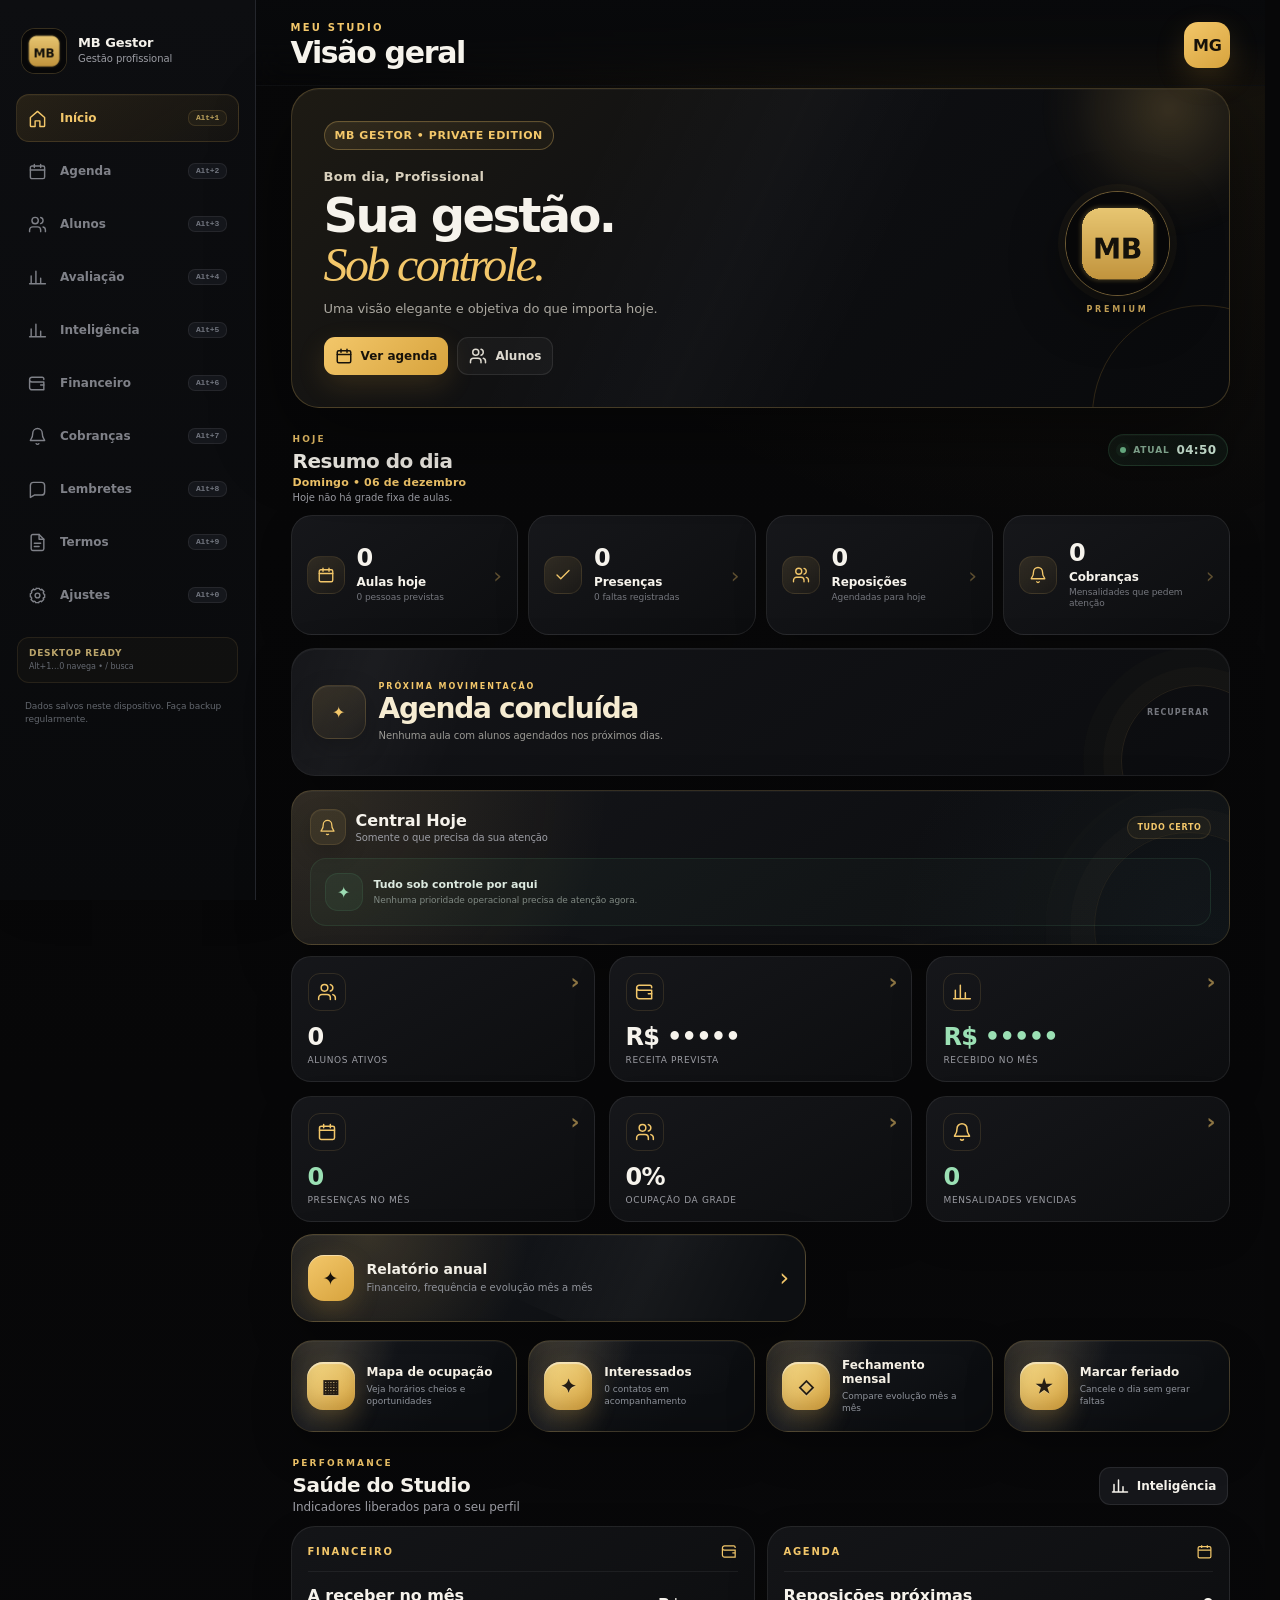
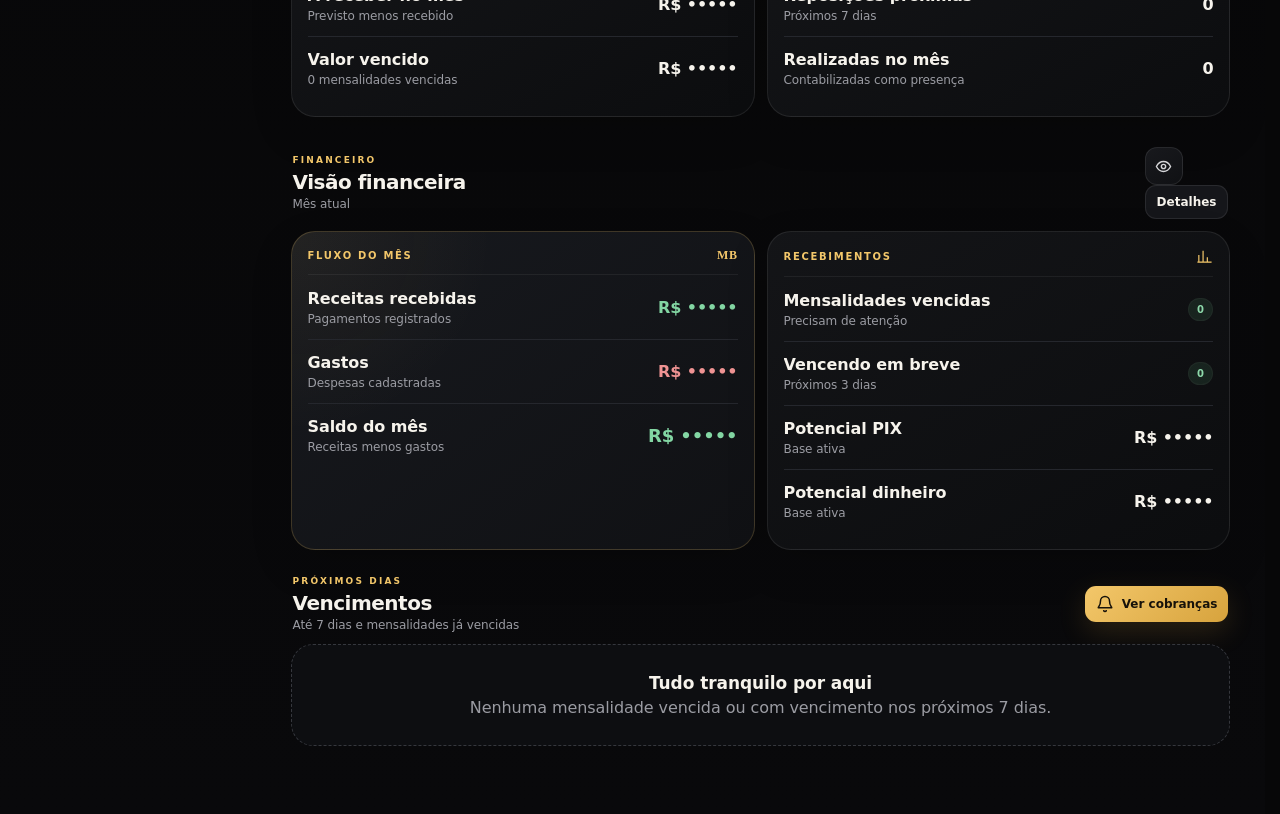
==== index.html @ b36677e6 "MB_Gestor_Luxury_Pro_V13.2.1_H" ====
<!doctype html>
<html lang="pt-BR">
<head>
  <!-- MB Gestor Luxury Pro V13.2.1 — Hotfix SuperDB • Governança Jurídica Compatível -->
  <meta charset="utf-8" />
  <meta name="viewport" content="width=device-width, initial-scale=1, viewport-fit=cover" />
  <meta name="theme-color" content="#070708" />
  <meta name="color-scheme" content="dark" />
  <meta name="application-name" content="MB Gestor" />
  <meta name="referrer" content="no-referrer" />
  <meta http-equiv="Content-Security-Policy" content="default-src 'self'; script-src 'self'; style-src 'self' 'unsafe-inline'; connect-src https://auth.superdb.com.br https://api.superdb.com.br; img-src 'self' data: blob:; font-src 'self' data:; object-src 'none'; base-uri 'none'; form-action 'self'; frame-src 'self' blob: data:; worker-src 'self'; manifest-src 'self'; upgrade-insecure-requests" />
  <meta name="apple-mobile-web-app-capable" content="yes" />
  <meta name="apple-mobile-web-app-status-bar-style" content="black-translucent" />
  <meta name="apple-mobile-web-app-title" content="MB Gestor" />
  <meta name="description" content="Gestão profissional para personal trainers, studios e pequenos centros de treinamento" />
  <link rel="manifest" href="manifest.webmanifest" />
  <link rel="apple-touch-icon" href="assets/apple-touch-icon.png" />
  <link rel="icon" href="assets/icon-192.png" />
  <link rel="stylesheet" href="styles.css?v=13.2.1" />
  <title>MB Gestor Luxury Pro V13.2.1</title>
</head>
<body>
  <svg aria-hidden="true" class="svg-sprite" width="0" height="0">
    <symbol id="i-home" viewBox="0 0 24 24"><path d="M3 10.8 12 3l9 7.8V21a1 1 0 0 1-1 1h-5v-7H9v7H4a1 1 0 0 1-1-1z"/></symbol>
    <symbol id="i-users" viewBox="0 0 24 24"><path d="M16 21v-2a4 4 0 0 0-4-4H6a4 4 0 0 0-4 4v2"/><circle cx="9" cy="7" r="4"/><path d="M22 21v-2a4 4 0 0 0-3-3.87M16 3.13a4 4 0 0 1 0 7.75"/></symbol>
    <symbol id="i-wallet" viewBox="0 0 24 24"><path d="M20 7V6a2 2 0 0 0-2-2H5a3 3 0 0 0 0 6h15v10H5a3 3 0 0 1-3-3V7"/><path d="M16 14h4"/></symbol>
    <symbol id="i-bell" viewBox="0 0 24 24"><path d="M18 8a6 6 0 0 0-12 0c0 7-3 7-3 9h18c0-2-3-2-3-9M13.7 21a2 2 0 0 1-3.4 0"/></symbol>
    <symbol id="i-file" viewBox="0 0 24 24"><path d="M14 2H6a2 2 0 0 0-2 2v16a2 2 0 0 0 2 2h12a2 2 0 0 0 2-2V8z"/><path d="M14 2v6h6M8 13h8M8 17h6"/></symbol>
    <symbol id="i-settings" viewBox="0 0 24 24"><circle cx="12" cy="12" r="3"/><path d="M19.4 15a1.7 1.7 0 0 0 .34 1.88l.06.06-2.83 2.83-.06-.06A1.7 1.7 0 0 0 15 19.4a1.7 1.7 0 0 0-1 .6 1.7 1.7 0 0 0-.4 1.1V21h-4v-.1A1.7 1.7 0 0 0 8.6 19.4a1.7 1.7 0 0 0-1.88.34l-.06.06-2.83-2.83.06-.06A1.7 1.7 0 0 0 4.6 15a1.7 1.7 0 0 0-.6-1 1.7 1.7 0 0 0-1.1-.4H3v-4h.1A1.7 1.7 0 0 0 4.6 8.6a1.7 1.7 0 0 0-.34-1.88l-.06-.06 2.83-2.83.06.06A1.7 1.7 0 0 0 9 4.6a1.7 1.7 0 0 0 1-.6 1.7 1.7 0 0 0 .4-1.1V3h4v.1A1.7 1.7 0 0 0 15.4 4.6a1.7 1.7 0 0 0 1.88-.34l.06-.06 2.83 2.83-.06.06A1.7 1.7 0 0 0 19.4 9c.1.37.32.7.6 1 .29.28.66.47 1.06.53H21v4h-.1A1.7 1.7 0 0 0 19.4 15z"/></symbol>
    <symbol id="i-plus" viewBox="0 0 24 24"><path d="M12 5v14M5 12h14"/></symbol>
    <symbol id="i-trash" viewBox="0 0 24 24"><path d="M3 6h18M8 6V4h8v2M19 6l-1 14H6L5 6M10 11v5M14 11v5"/></symbol>
    <symbol id="i-edit" viewBox="0 0 24 24"><path d="M12 20h9M16.5 3.5a2.1 2.1 0 0 1 3 3L8 18l-4 1 1-4z"/></symbol>
    <symbol id="i-search" viewBox="0 0 24 24"><circle cx="11" cy="11" r="7"/><path d="m20 20-3.5-3.5"/></symbol>
    <symbol id="i-message" viewBox="0 0 24 24"><path d="M21 15a4 4 0 0 1-4 4H8l-5 3V7a4 4 0 0 1 4-4h10a4 4 0 0 1 4 4z"/></symbol>
    <symbol id="i-check" viewBox="0 0 24 24"><path d="m20 6-11 11-5-5"/></symbol>
    <symbol id="i-download" viewBox="0 0 24 24"><path d="M12 3v12m0 0 5-5m-5 5-5-5M5 21h14"/></symbol>
    <symbol id="i-upload" viewBox="0 0 24 24"><path d="M12 15V3m0 0 5 5m-5-5-5 5M5 21h14"/></symbol>
    <symbol id="i-share" viewBox="0 0 24 24"><path d="M12 3v12m0-12 4 4m-4-4-4 4M5 12v7h14v-7"/></symbol>
    <symbol id="i-lock" viewBox="0 0 24 24"><path d="M7 11V8a5 5 0 0 1 10 0v3M5 11h14v10H5zM12 15v3"/></symbol>
    <symbol id="i-calendar" viewBox="0 0 24 24"><rect x="3" y="5" width="18" height="16" rx="2"/><path d="M16 3v4M8 3v4M3 10h18"/></symbol>
    <symbol id="i-chart" viewBox="0 0 24 24"><path d="M4 20V10M10 20V4M16 20v-7M22 20H2"/></symbol>
    <symbol id="i-receipt" viewBox="0 0 24 24"><path d="M6 2h12v20l-3-2-3 2-3-2-3 2zM9 7h6M9 11h6M9 15h4"/></symbol>
    <symbol id="i-eye" viewBox="0 0 24 24"><path d="M2 12s3.5-7 10-7 10 7 10 7-3.5 7-10 7S2 12 2 12z"/><circle cx="12" cy="12" r="3"/></symbol>
    <symbol id="i-eye-off" viewBox="0 0 24 24"><path d="M3 3l18 18M10.6 10.6a2 2 0 0 0 2.8 2.8M9.9 4.2A10.8 10.8 0 0 1 12 4c6.5 0 10 8 10 8a17 17 0 0 1-2.2 3.2M6.6 6.6C3.7 8.5 2 12 2 12s3.5 8 10 8a10 10 0 0 0 4.1-.9"/></symbol>
    <symbol id="i-more" viewBox="0 0 24 24"><circle cx="12" cy="5" r="1.6"/><circle cx="12" cy="12" r="1.6"/><circle cx="12" cy="19" r="1.6"/></symbol>
    <symbol id="i-x" viewBox="0 0 24 24"><path d="M18 6 6 18M6 6l12 12"/></symbol>
    <symbol id="i-body" viewBox="0 0 24 24"><circle cx="12" cy="4.5" r="2.2"/><path d="M8.6 8.2c.8-1.1 2-1.7 3.4-1.7s2.6.6 3.4 1.7l1.4 3.1-2.1 1.1-.7-1.5V21h-2v-6h-1.9v6h-2V10.9l-.8 1.5-2-1.1z"/><path d="M7.9 13.2 6.8 18M16.1 13.2l1.1 4.8"/></symbol>
  </svg>

  <div id="appShell" class="app-shell">
    <aside class="sidebar">
      <div class="brand-mini">
        <span id="brandMiniLogoFrame" class="brand-mini-logo-frame brand-fitted-media"><img id="brandMiniLogo" src="assets/icon-192.png" alt="Logo do studio" /></span>
        <div><strong id="appBrandName">MB Gestor</strong><span>Gestão profissional</span></div>
      </div>
      <nav id="desktopNav" class="desktop-nav"></nav>
      <button id="installBtnSide" class="install-side hidden" type="button">Instalar aplicativo</button>
      <div class="desktop-productivity-note"><strong>Desktop Ready</strong><span>Alt+1…0 navega • / busca</span></div>
      <div class="privacy-note">Dados salvos neste dispositivo. Faça backup regularmente.</div>
    </aside>

    <main class="main">
      <header class="topbar">
        <div>
          <p class="eyebrow" id="studioBrandName">Meu Studio</p>
          <h1 id="pageTitle">Visão geral</h1>
        </div>
        <div class="top-actions">
          <button id="installBtnTop" class="icon-btn hidden" type="button" aria-label="Instalar aplicativo"><svg><use href="#i-download"/></svg></button>
          <button class="avatar-btn" id="brandAvatar" type="button" data-nav="settings">MB</button>
        </div>
      </header>
      <section id="view" class="view" aria-live="polite"></section>
    </main>

    <nav id="mobileNav" class="mobile-nav"></nav>
  </div>

  <div id="modalRoot"></div>
  <div id="toastRoot" class="toast-root" aria-live="polite"></div>

  <script src="app.js?v=13.2.1"></script>
</body>
</html>
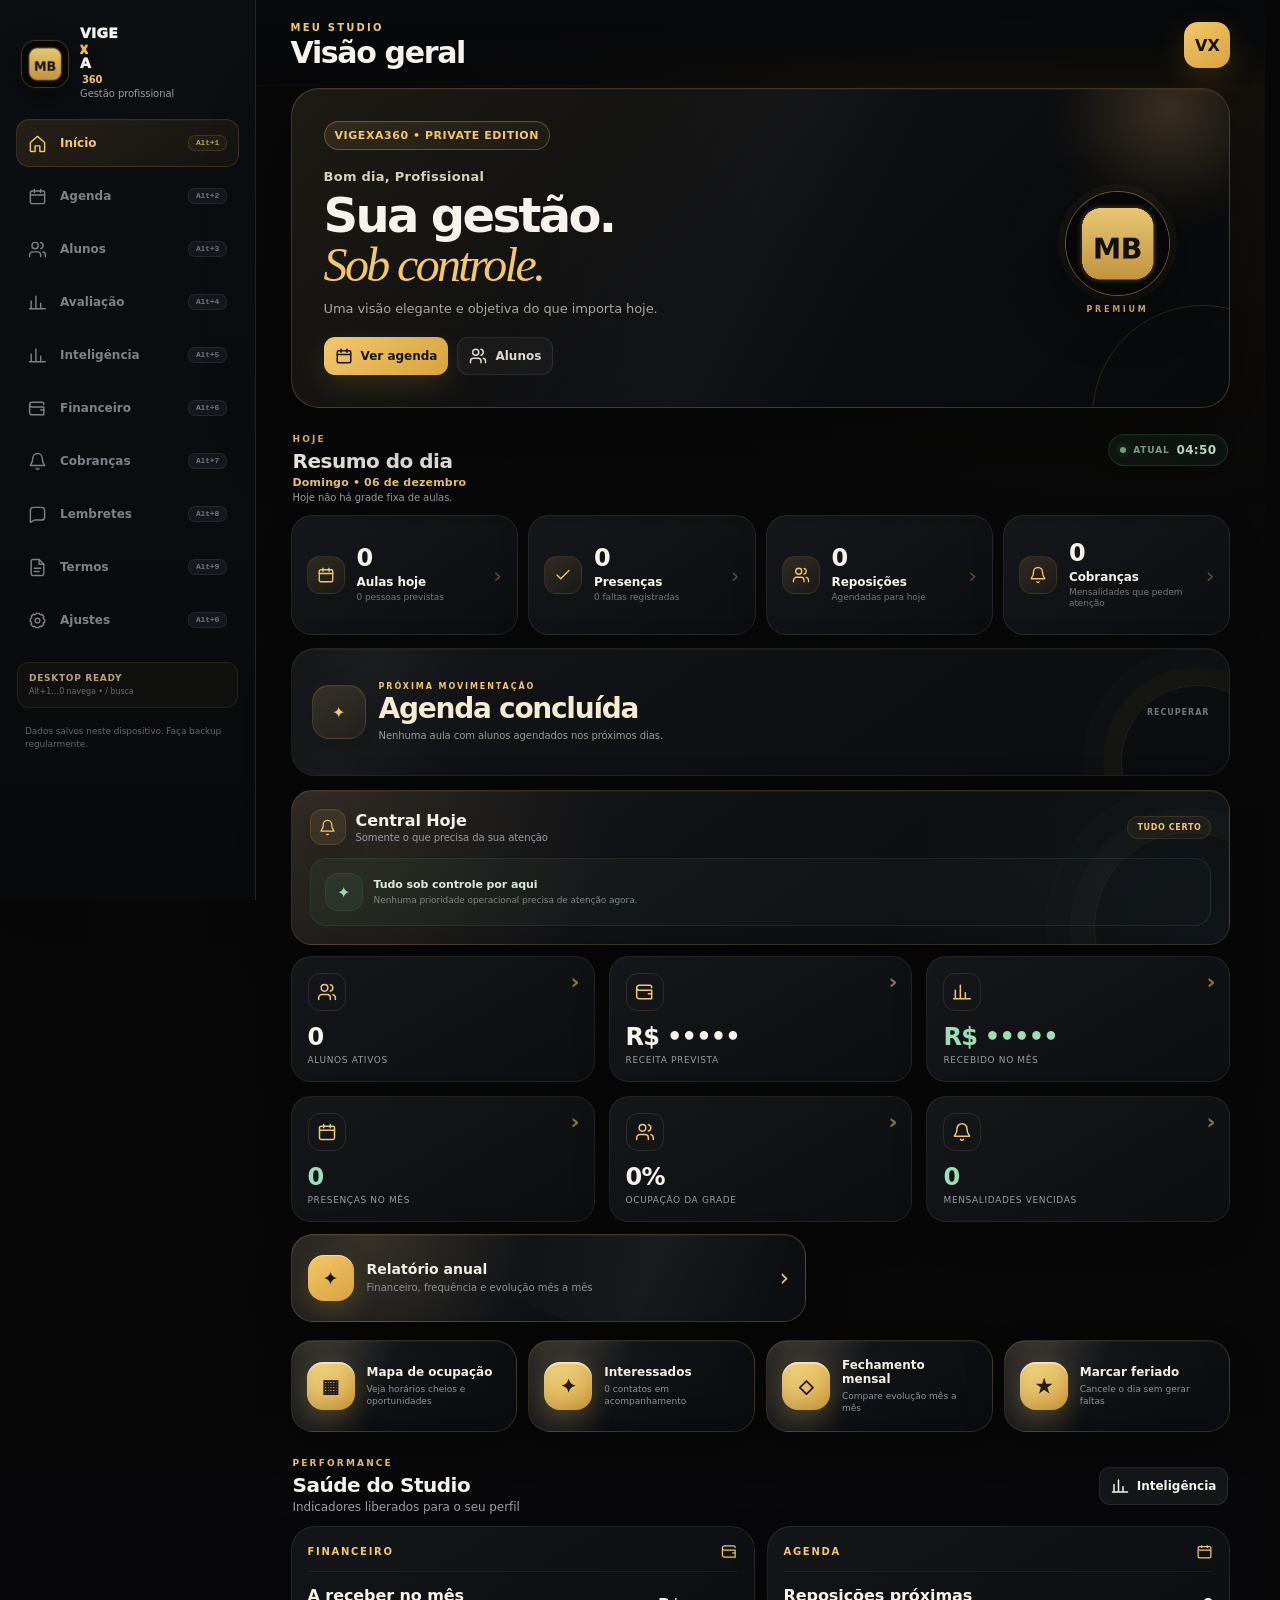
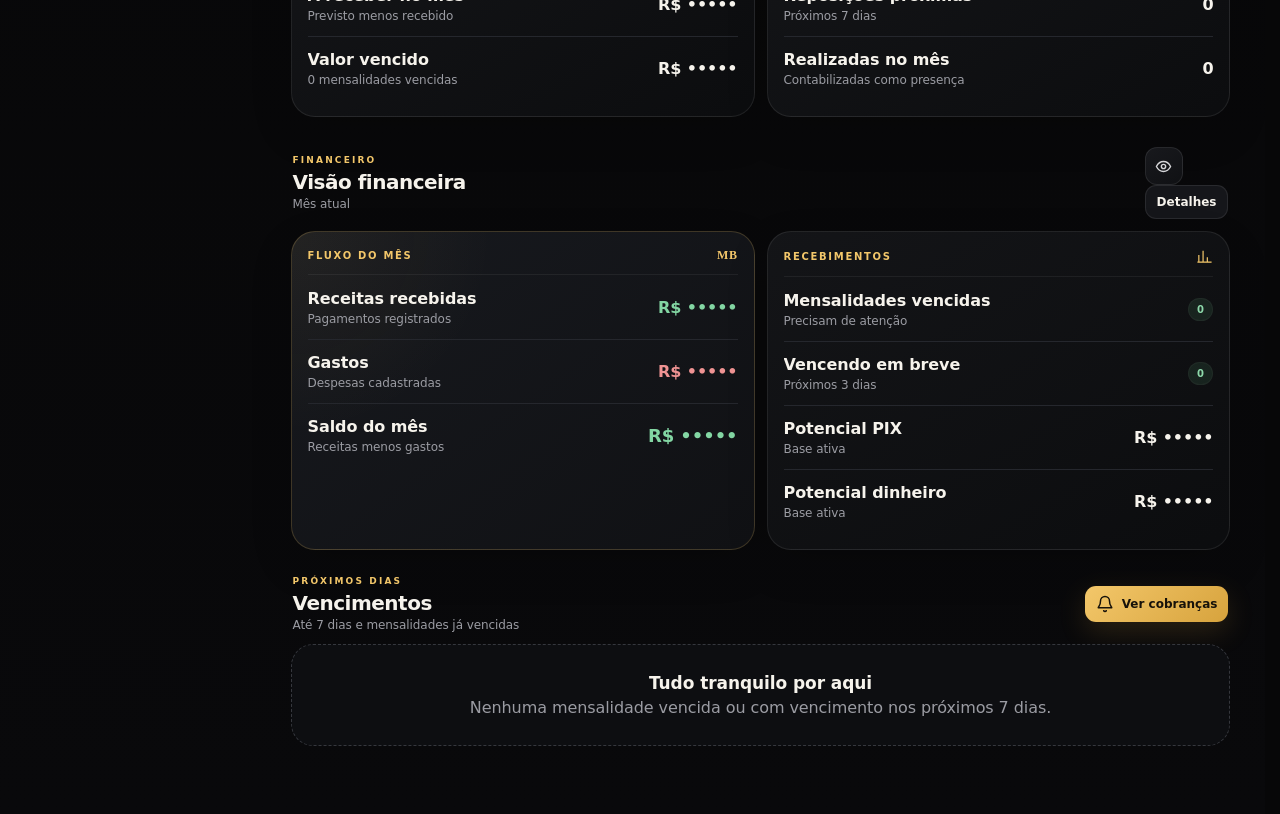
==== commit 4dd9dd41: "VIGEXA360_V13.3.0_Identidade visual" ====
--- a/index.html
+++ b/index.html
@@ -1,23 +1,23 @@
 <!doctype html>
 <html lang="pt-BR">
 <head>
-  <!-- MB Gestor Luxury Pro V13.2.1 — Hotfix SuperDB • Governança Jurídica Compatível -->
+  <!-- VIGEXA360 V13.3.0 — Identidade Premium • Logo + Portal + Ícone -->
   <meta charset="utf-8" />
   <meta name="viewport" content="width=device-width, initial-scale=1, viewport-fit=cover" />
   <meta name="theme-color" content="#070708" />
   <meta name="color-scheme" content="dark" />
-  <meta name="application-name" content="MB Gestor" />
+  <meta name="application-name" content="VIGEXA360" />
   <meta name="referrer" content="no-referrer" />
   <meta http-equiv="Content-Security-Policy" content="default-src 'self'; script-src 'self'; style-src 'self' 'unsafe-inline'; connect-src https://auth.superdb.com.br https://api.superdb.com.br; img-src 'self' data: blob:; font-src 'self' data:; object-src 'none'; base-uri 'none'; form-action 'self'; frame-src 'self' blob: data:; worker-src 'self'; manifest-src 'self'; upgrade-insecure-requests" />
   <meta name="apple-mobile-web-app-capable" content="yes" />
   <meta name="apple-mobile-web-app-status-bar-style" content="black-translucent" />
-  <meta name="apple-mobile-web-app-title" content="MB Gestor" />
+  <meta name="apple-mobile-web-app-title" content="VIGEXA360" />
   <meta name="description" content="Gestão profissional para personal trainers, studios e pequenos centros de treinamento" />
   <link rel="manifest" href="manifest.webmanifest" />
   <link rel="apple-touch-icon" href="assets/apple-touch-icon.png" />
   <link rel="icon" href="assets/icon-192.png" />
-  <link rel="stylesheet" href="styles.css?v=13.2.1" />
-  <title>MB Gestor Luxury Pro V13.2.1</title>
+  <link rel="stylesheet" href="styles.css?v=13.3.0" />
+  <title>VIGEXA360 V13.3.0</title>
 </head>
 <body>
   <svg aria-hidden="true" class="svg-sprite" width="0" height="0">
@@ -51,7 +51,7 @@
     <aside class="sidebar">
       <div class="brand-mini">
         <span id="brandMiniLogoFrame" class="brand-mini-logo-frame brand-fitted-media"><img id="brandMiniLogo" src="assets/icon-192.png" alt="Logo do studio" /></span>
-        <div><strong id="appBrandName">MB Gestor</strong><span>Gestão profissional</span></div>
+        <div><strong id="appBrandName" class="vigexa-lockup">VIGE<span class="vigexa-brand-x">X</span>A<span class="vigexa-brand-360">360</span></strong><span>Gestão profissional</span></div>
       </div>
       <nav id="desktopNav" class="desktop-nav"></nav>
       <button id="installBtnSide" class="install-side hidden" type="button">Instalar aplicativo</button>
@@ -61,13 +61,16 @@
 
     <main class="main">
       <header class="topbar">
-        <div>
-          <p class="eyebrow" id="studioBrandName">Meu Studio</p>
-          <h1 id="pageTitle">Visão geral</h1>
+        <div class="topbar-brand-cluster">
+          <span id="topbarProductLogoFrame" class="topbar-product-logo-frame brand-fitted-media"><img id="topbarProductLogo" src="assets/icon-192.png" alt="VIGEXA360" /></span>
+          <div>
+            <p class="eyebrow" id="studioBrandName">Meu Studio</p>
+            <h1 id="pageTitle">Visão geral</h1>
+          </div>
         </div>
         <div class="top-actions">
           <button id="installBtnTop" class="icon-btn hidden" type="button" aria-label="Instalar aplicativo"><svg><use href="#i-download"/></svg></button>
-          <button class="avatar-btn" id="brandAvatar" type="button" data-nav="settings">MB</button>
+          <button class="avatar-btn" id="brandAvatar" type="button" data-nav="settings">VX</button>
         </div>
       </header>
       <section id="view" class="view" aria-live="polite"></section>
@@ -79,6 +82,6 @@
   <div id="modalRoot"></div>
   <div id="toastRoot" class="toast-root" aria-live="polite"></div>
 
-  <script src="app.js?v=13.2.1"></script>
+  <script src="app.js?v=13.3.0"></script>
 </body>
 </html>
--- a/styles.css
+++ b/styles.css
@@ -2287,3 +2287,18 @@
 .legal-document-view summary{cursor:pointer;padding:14px;font-weight:850;color:var(--text)}
 .legal-document-view pre{margin:0;padding:0 14px 16px;white-space:pre-wrap;word-break:break-word;color:#c7cbd3;font-family:inherit;font-size:.82rem;line-height:1.55;max-height:58vh;overflow:auto}
 @media(max-width:620px){.legal-form-grid,.legal-version-grid{grid-template-columns:1fr}.legal-editor-form textarea{min-height:250px}.legal-inline-actions .btn{flex:1 1 auto}}
+
+
+/* V13.3.0 — VIGEXA360 • identidade premium segura */
+.topbar-brand-cluster{display:flex;align-items:center;gap:11px;min-width:0}
+.topbar-product-logo-frame{width:42px;height:42px;flex:0 0 42px;border-radius:13px;border:1px solid rgba(var(--brand-accent-rgb),.22);background:#050505;box-shadow:0 8px 22px rgba(0,0,0,.30),inset 0 1px 0 rgba(255,255,255,.03)}
+.topbar-product-logo-frame>img{object-fit:contain!important}
+@media(max-width:390px){.topbar{padding-left:12px;padding-right:12px}.topbar-brand-cluster{gap:9px}.topbar-product-logo-frame{width:38px;height:38px;flex-basis:38px;border-radius:12px}.topbar h1{font-size:24px}}
+@media(min-width:1050px){.topbar-product-logo-frame{display:none}.topbar-brand-cluster{gap:0}}
+
+.vigexa-lockup{font-weight:950!important;letter-spacing:.018em!important;color:#f7f5ef!important;text-shadow:0 1px 0 rgba(255,255,255,.08)}
+.vigexa-lockup .vigexa-brand-x{color:#efb83d;text-shadow:0 0 14px rgba(215,163,61,.22),0 1px 0 #fff1ad}
+.vigexa-lockup .vigexa-brand-360{margin-left:2px;color:#f1c65e;font-weight:800;letter-spacing:-.02em}
+.brand-mini-logo-frame{background:radial-gradient(circle at 45% 36%,rgba(243,199,106,.12),transparent 56%),#050505!important;border-color:rgba(243,199,106,.26)!important;box-shadow:0 10px 28px rgba(0,0,0,.42),0 0 0 1px rgba(215,163,61,.04),inset 0 1px 0 rgba(255,255,255,.03)}
+.brand-mini-logo-frame>img{object-fit:contain!important}
+@media(min-width:1050px){.brand-mini .vigexa-lockup{font-size:14px!important}.brand-mini-logo-frame{width:48px;height:48px;flex-basis:48px;border-radius:15px}}
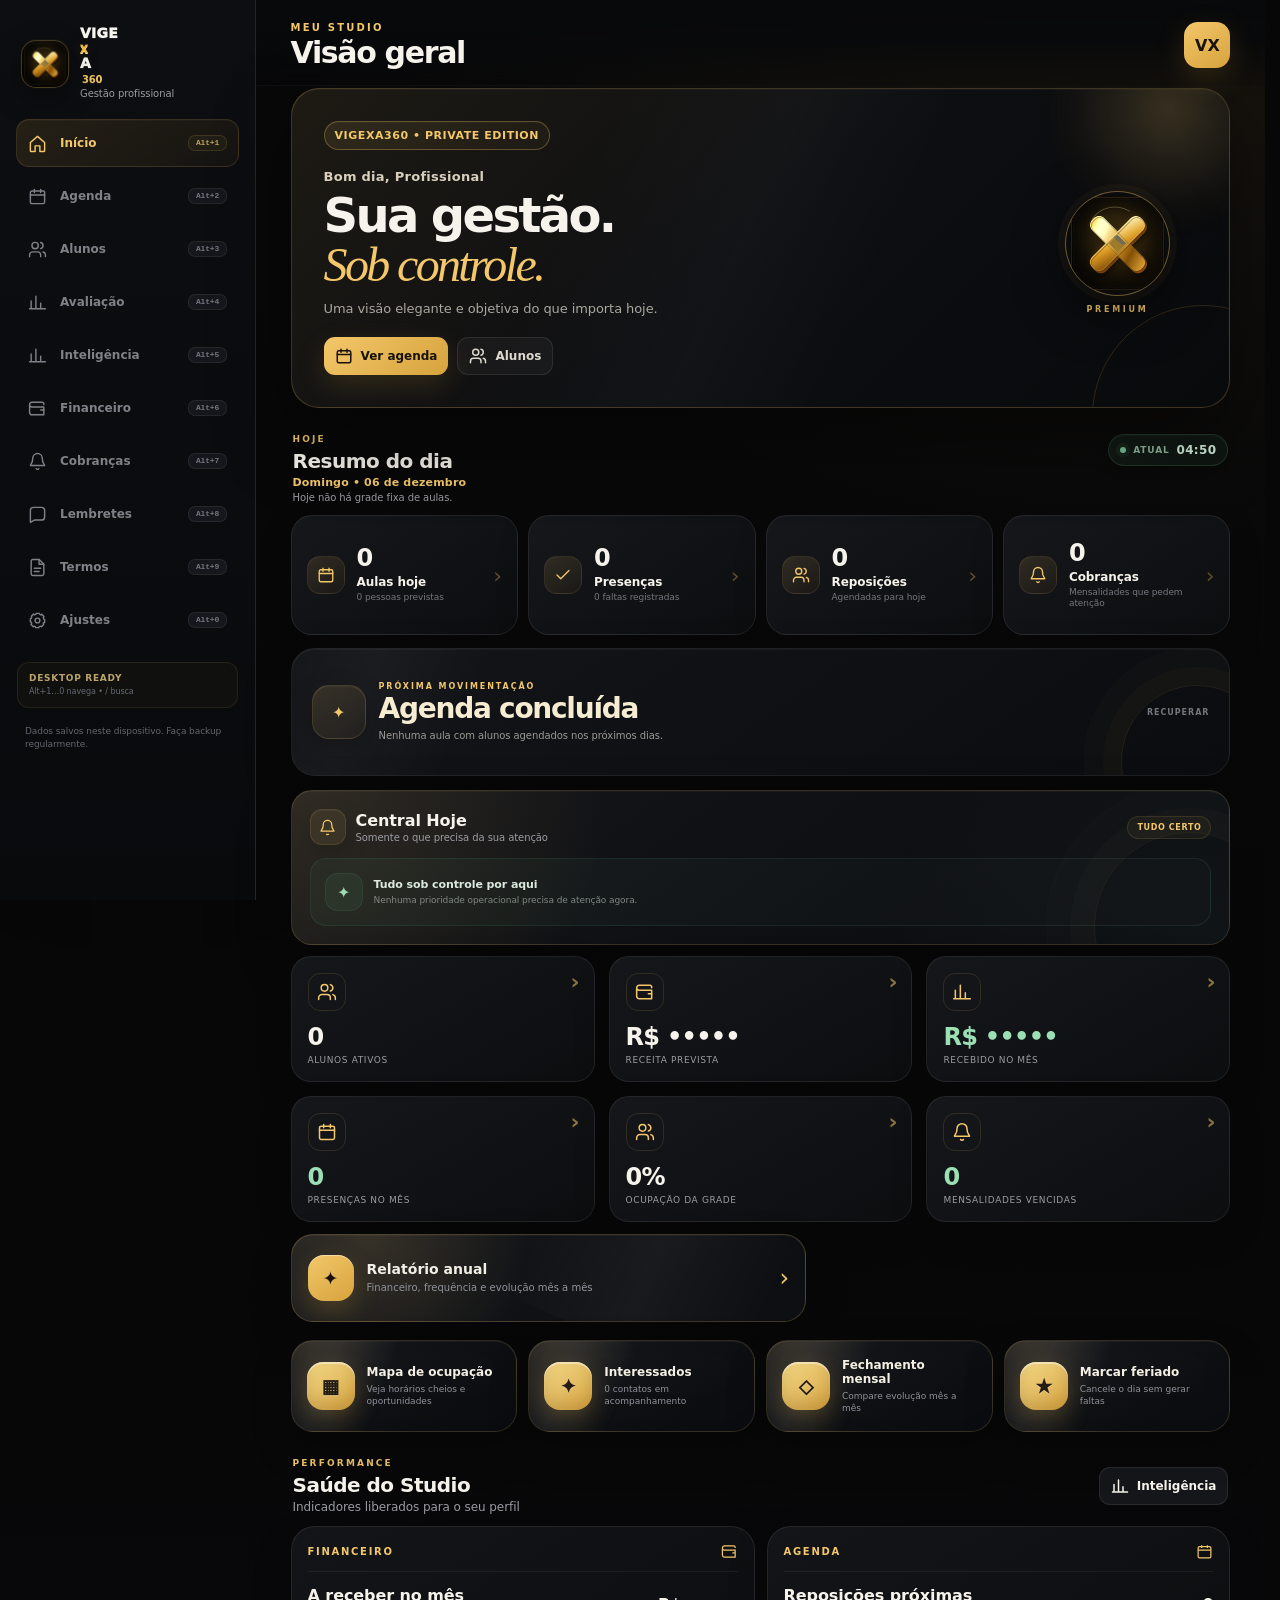
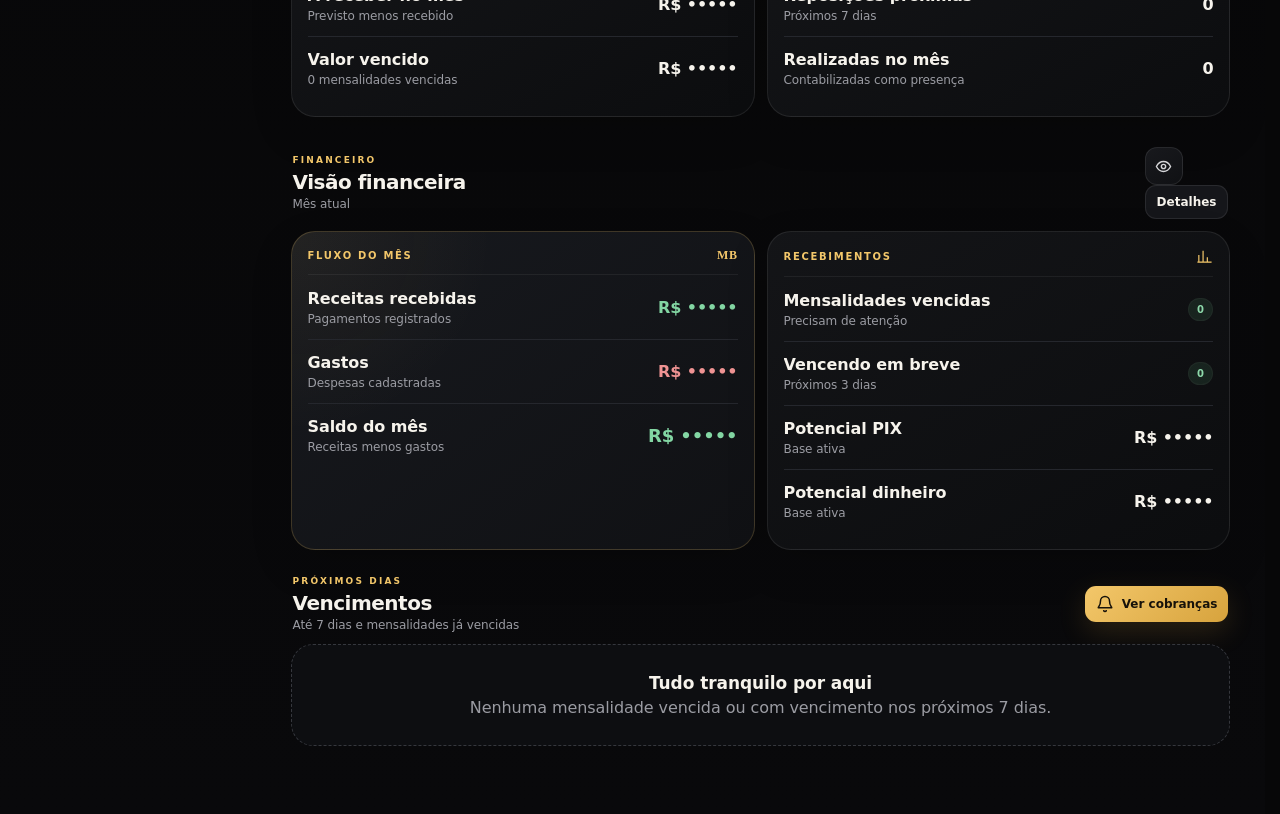
==== commit a4dac268: "V13.3.1 - VIGEXA360 Camada de Marca" ====
--- a/index.html
+++ b/index.html
@@ -16,7 +16,7 @@
   <link rel="manifest" href="manifest.webmanifest" />
   <link rel="apple-touch-icon" href="assets/apple-touch-icon.png" />
   <link rel="icon" href="assets/icon-192.png" />
-  <link rel="stylesheet" href="styles.css?v=13.3.0" />
+  <link rel="stylesheet" href="styles.css?v=13.3.1" />
   <title>VIGEXA360 V13.3.0</title>
 </head>
 <body>
@@ -82,6 +82,6 @@
   <div id="modalRoot"></div>
   <div id="toastRoot" class="toast-root" aria-live="polite"></div>
 
-  <script src="app.js?v=13.3.0"></script>
+  <script src="app.js?v=13.3.1"></script>
 </body>
 </html>
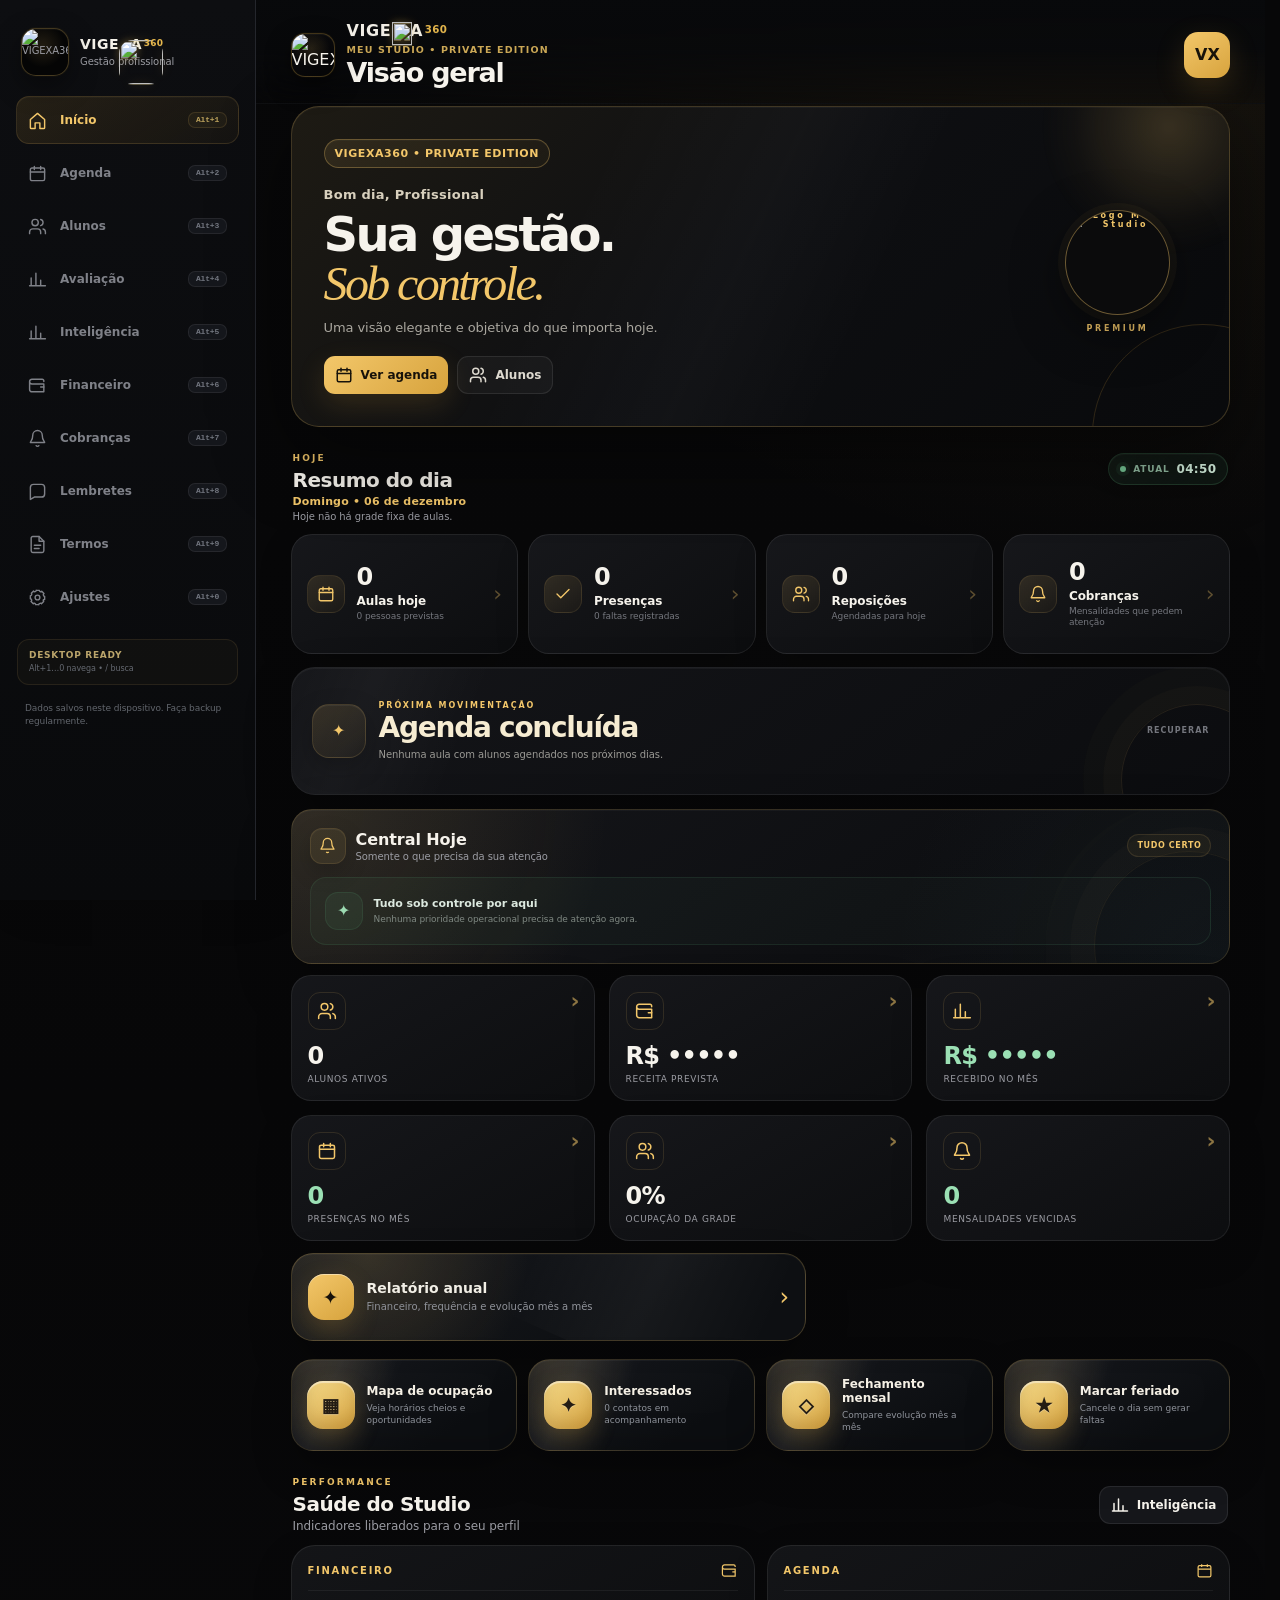
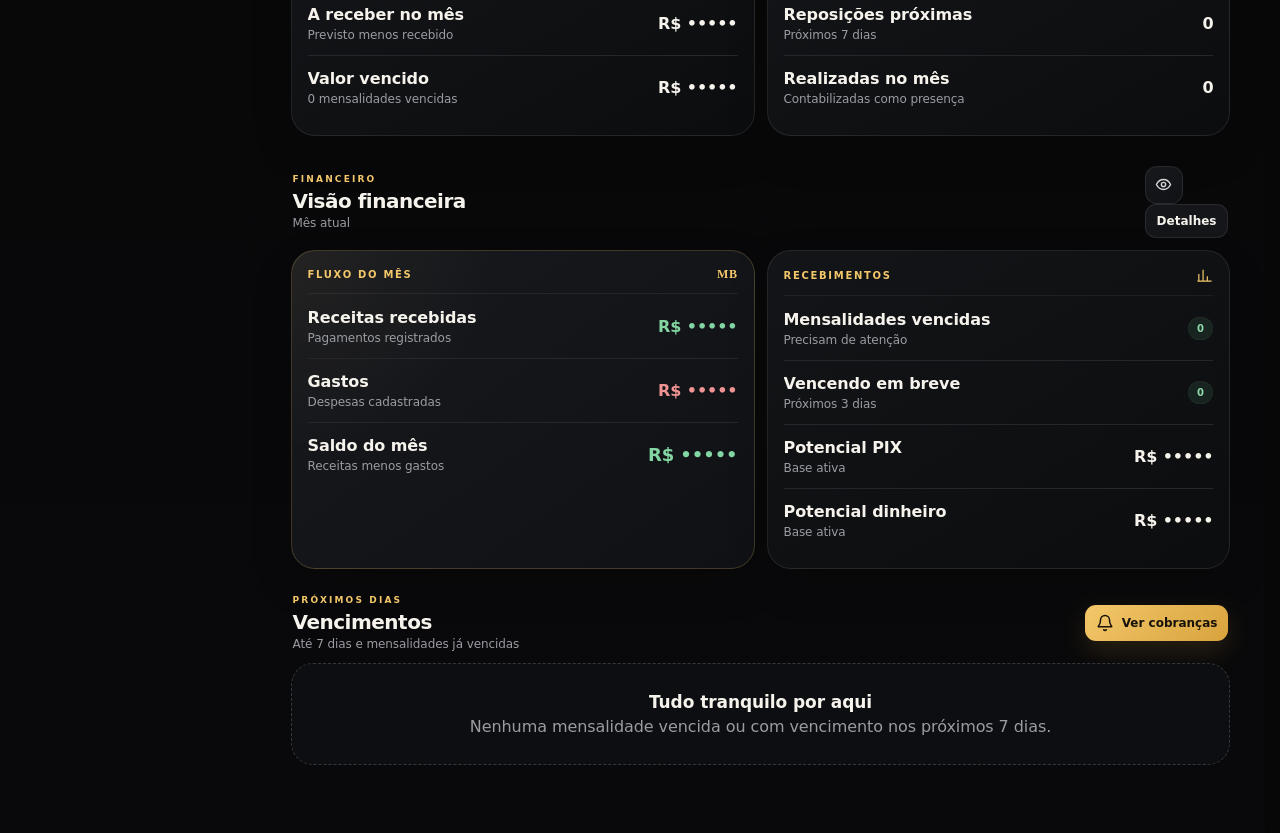
==== commit 888c2dde: "V13.3.2 - VIGEXA360 Identidade Dinâmica Premium" ====
--- a/index.html
+++ b/index.html
@@ -1,7 +1,7 @@
 <!doctype html>
 <html lang="pt-BR">
 <head>
-  <!-- VIGEXA360 V13.3.0 — Identidade Premium • Logo + Portal + Ícone -->
+  <!-- VIGEXA360 V13.3.2 — Identidade Dinâmica Premium • Header Comercial -->
   <meta charset="utf-8" />
   <meta name="viewport" content="width=device-width, initial-scale=1, viewport-fit=cover" />
   <meta name="theme-color" content="#070708" />
@@ -14,10 +14,10 @@
   <meta name="apple-mobile-web-app-title" content="VIGEXA360" />
   <meta name="description" content="Gestão profissional para personal trainers, studios e pequenos centros de treinamento" />
   <link rel="manifest" href="manifest.webmanifest" />
-  <link rel="apple-touch-icon" href="assets/apple-touch-icon.png" />
-  <link rel="icon" href="assets/icon-192.png" />
-  <link rel="stylesheet" href="styles.css?v=13.3.1" />
-  <title>VIGEXA360 V13.3.0</title>
+  <link rel="apple-touch-icon" href="assets/vigexa360-apple-touch-v2.png" />
+  <link rel="icon" href="assets/vigexa360-icon-v2-192.png" />
+  <link rel="stylesheet" href="styles.css?v=13.3.2" />
+  <title>VIGEXA360 V13.3.2</title>
 </head>
 <body>
   <svg aria-hidden="true" class="svg-sprite" width="0" height="0">
@@ -50,8 +50,8 @@
   <div id="appShell" class="app-shell">
     <aside class="sidebar">
       <div class="brand-mini">
-        <span id="brandMiniLogoFrame" class="brand-mini-logo-frame brand-fitted-media"><img id="brandMiniLogo" src="assets/icon-192.png" alt="Logo do studio" /></span>
-        <div><strong id="appBrandName" class="vigexa-lockup">VIGE<span class="vigexa-brand-x">X</span>A<span class="vigexa-brand-360">360</span></strong><span>Gestão profissional</span></div>
+        <span id="brandMiniLogoFrame" class="brand-mini-logo-frame brand-fitted-media"><img id="brandMiniLogo" src="assets/vigexa-x-dynamic-192.png" alt="VIGEXA360" /></span>
+        <div><strong id="appBrandName" class="vigexa-lockup">VIGE<span class="vigexa-wordmark-x-wrap"><img class="vigexa-wordmark-x" src="assets/vigexa-x-dynamic-192.png" alt="" aria-hidden="true"></span>A<span class="vigexa-brand-360">360</span></strong><span>Gestão profissional</span></div>
       </div>
       <nav id="desktopNav" class="desktop-nav"></nav>
       <button id="installBtnSide" class="install-side hidden" type="button">Instalar aplicativo</button>
@@ -62,9 +62,10 @@
     <main class="main">
       <header class="topbar">
         <div class="topbar-brand-cluster">
-          <span id="topbarProductLogoFrame" class="topbar-product-logo-frame brand-fitted-media"><img id="topbarProductLogo" src="assets/icon-192.png" alt="VIGEXA360" /></span>
-          <div>
-            <p class="eyebrow" id="studioBrandName">Meu Studio</p>
+          <span id="topbarProductLogoFrame" class="topbar-product-logo-frame brand-fitted-media"><img id="topbarProductLogo" src="assets/vigexa-x-dynamic-192.png" alt="VIGEXA360" /></span>
+          <div class="topbar-identity-copy">
+            <strong id="topbarProductName" class="vigexa-lockup vigexa-topbar-lockup">VIGE<span class="vigexa-wordmark-x-wrap"><img class="vigexa-wordmark-x" src="assets/vigexa-x-dynamic-192.png" alt="" aria-hidden="true"></span>A<span class="vigexa-brand-360">360</span></strong>
+            <p class="eyebrow topbar-studio-context" id="studioBrandName">Meu Studio • Private Edition</p>
             <h1 id="pageTitle">Visão geral</h1>
           </div>
         </div>
@@ -82,6 +83,6 @@
   <div id="modalRoot"></div>
   <div id="toastRoot" class="toast-root" aria-live="polite"></div>
 
-  <script src="app.js?v=13.3.1"></script>
+  <script src="app.js?v=13.3.2"></script>
 </body>
 </html>
--- a/styles.css
+++ b/styles.css
@@ -2302,3 +2302,21 @@
 .brand-mini-logo-frame{background:radial-gradient(circle at 45% 36%,rgba(243,199,106,.12),transparent 56%),#050505!important;border-color:rgba(243,199,106,.26)!important;box-shadow:0 10px 28px rgba(0,0,0,.42),0 0 0 1px rgba(215,163,61,.04),inset 0 1px 0 rgba(255,255,255,.03)}
 .brand-mini-logo-frame>img{object-fit:contain!important}
 @media(min-width:1050px){.brand-mini .vigexa-lockup{font-size:14px!important}.brand-mini-logo-frame{width:48px;height:48px;flex-basis:48px;border-radius:15px}}
+
+
+/* V13.3.2 • VIGEXA360 Identidade Dinâmica Premium */
+.vigexa-lockup{display:inline-flex!important;align-items:center;white-space:nowrap;line-height:1;font-weight:900!important;letter-spacing:.035em!important;color:#f5f2ea!important;text-shadow:0 1px 0 rgba(255,255,255,.06)}
+.vigexa-wordmark-x-wrap{display:inline-grid;place-items:center;width:1.12em;height:1.12em;margin:0 .025em;vertical-align:-.12em;flex:0 0 auto}
+.vigexa-wordmark-x{width:100%;height:100%;display:block;object-fit:contain;filter:drop-shadow(0 0 5px rgba(227,174,55,.34)) drop-shadow(0 1px 0 rgba(255,236,170,.32))}
+.vigexa-lockup .vigexa-brand-360{font-size:.64em;margin-left:.18em;color:#e7b84c;font-weight:650;letter-spacing:.04em;transform:translateY(-.18em)}
+.vigexa-topbar-lockup{font-size:15px!important;margin:0 0 4px!important;opacity:.98}
+.topbar-identity-copy{display:flex;flex-direction:column;min-width:0}
+.topbar-studio-context{margin:0 0 4px!important;font-size:9.5px!important;letter-spacing:.115em!important;color:rgba(235,195,99,.86)!important;white-space:nowrap;overflow:hidden;text-overflow:ellipsis;max-width:min(62vw,520px)}
+.topbar-brand-cluster{gap:10px!important}
+.topbar-product-logo-frame{width:44px!important;height:44px!important;flex:0 0 44px!important;border-radius:14px!important;padding:5px;background:radial-gradient(circle at 46% 35%,rgba(242,195,91,.12),transparent 52%),linear-gradient(145deg,#0b0b0d,#050506)!important;border-color:rgba(235,186,75,.26)!important;box-shadow:0 10px 26px rgba(0,0,0,.46),inset 0 1px 0 rgba(255,255,255,.035),0 0 0 1px rgba(191,137,27,.035)!important}
+.topbar-product-logo-frame>img{object-fit:contain!important;border-radius:0!important}
+.brand-mini-logo-frame{padding:5px!important}
+.brand-mini-logo-frame>img{object-fit:contain!important;border-radius:0!important}
+.topbar h1{font-size:27px!important;letter-spacing:-.045em!important}
+@media(max-width:390px){.vigexa-topbar-lockup{font-size:13.5px!important}.topbar-studio-context{font-size:8.6px!important;max-width:54vw}.topbar-product-logo-frame{width:40px!important;height:40px!important;flex-basis:40px!important;padding:4px!important}.topbar h1{font-size:23px!important}}
+@media(min-width:1050px){.topbar-product-logo-frame{display:flex!important}.topbar-brand-cluster{gap:12px!important}.vigexa-topbar-lockup{font-size:16px!important}.topbar-studio-context{max-width:560px}}
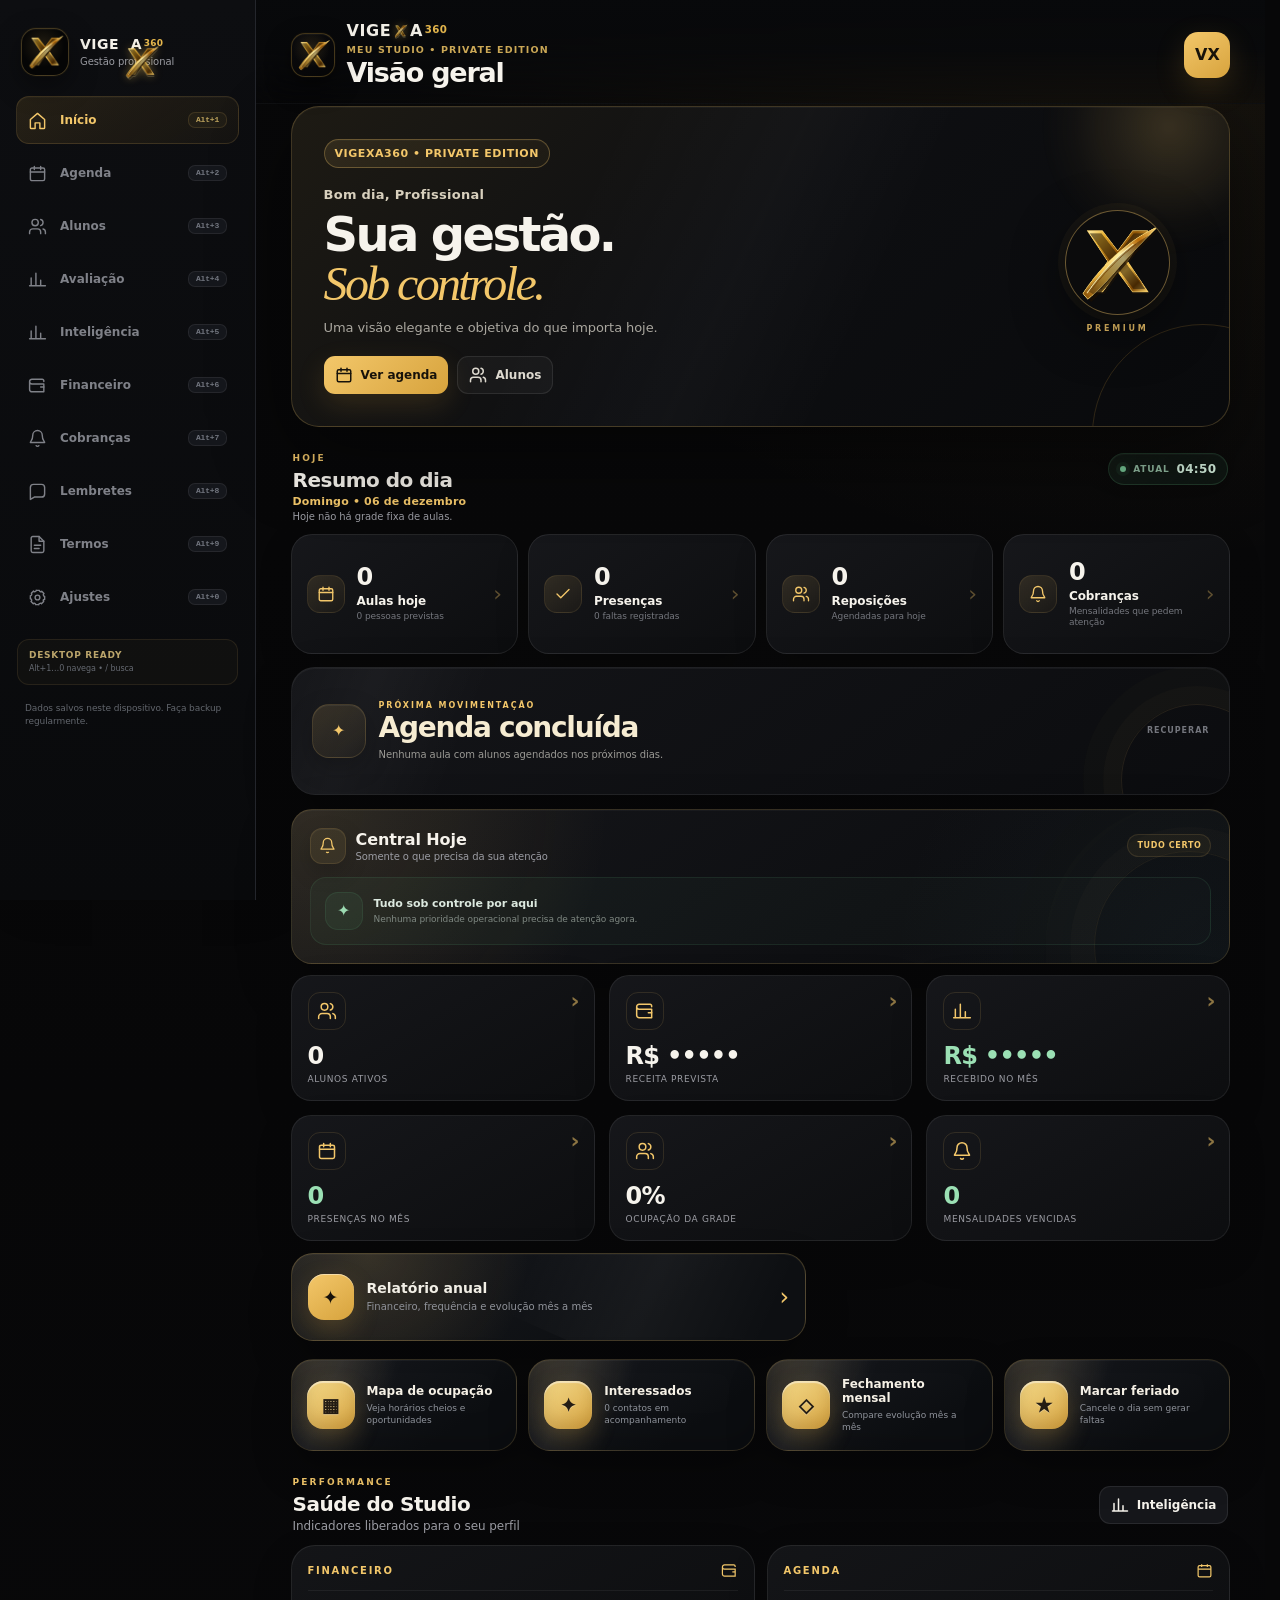
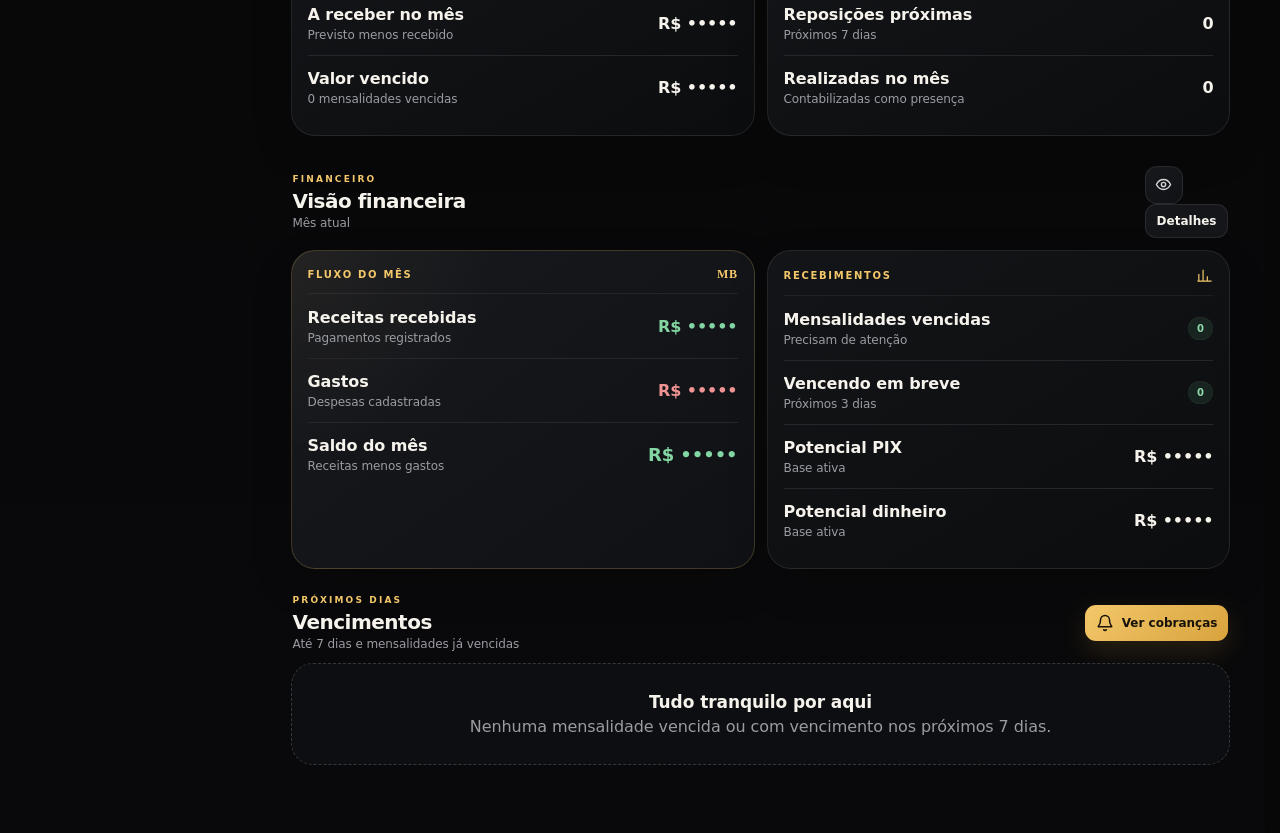
==== commit 663e412f: "Atualiza identidade do index para Vigexa 360" ====
--- a/index.html
+++ b/index.html
@@ -6,18 +6,18 @@
   <meta name="viewport" content="width=device-width, initial-scale=1, viewport-fit=cover" />
   <meta name="theme-color" content="#070708" />
   <meta name="color-scheme" content="dark" />
-  <meta name="application-name" content="VIGEXA360" />
+  <meta name="application-name" content="Vigexa 360" />
   <meta name="referrer" content="no-referrer" />
   <meta http-equiv="Content-Security-Policy" content="default-src 'self'; script-src 'self'; style-src 'self' 'unsafe-inline'; connect-src https://auth.superdb.com.br https://api.superdb.com.br; img-src 'self' data: blob:; font-src 'self' data:; object-src 'none'; base-uri 'none'; form-action 'self'; frame-src 'self' blob: data:; worker-src 'self'; manifest-src 'self'; upgrade-insecure-requests" />
   <meta name="apple-mobile-web-app-capable" content="yes" />
   <meta name="apple-mobile-web-app-status-bar-style" content="black-translucent" />
-  <meta name="apple-mobile-web-app-title" content="VIGEXA360" />
+  <meta name="apple-mobile-web-app-title" content="Vigexa 370" />
   <meta name="description" content="Gestão profissional para personal trainers, studios e pequenos centros de treinamento" />
   <link rel="manifest" href="manifest.webmanifest" />
   <link rel="apple-touch-icon" href="assets/vigexa360-apple-touch-v2.png" />
   <link rel="icon" href="assets/vigexa360-icon-v2-192.png" />
   <link rel="stylesheet" href="styles.css?v=13.3.2" />
-  <title>VIGEXA360 V13.3.2</title>
+  <title>Vigexa 360</title>
 </head>
 <body>
   <svg aria-hidden="true" class="svg-sprite" width="0" height="0">
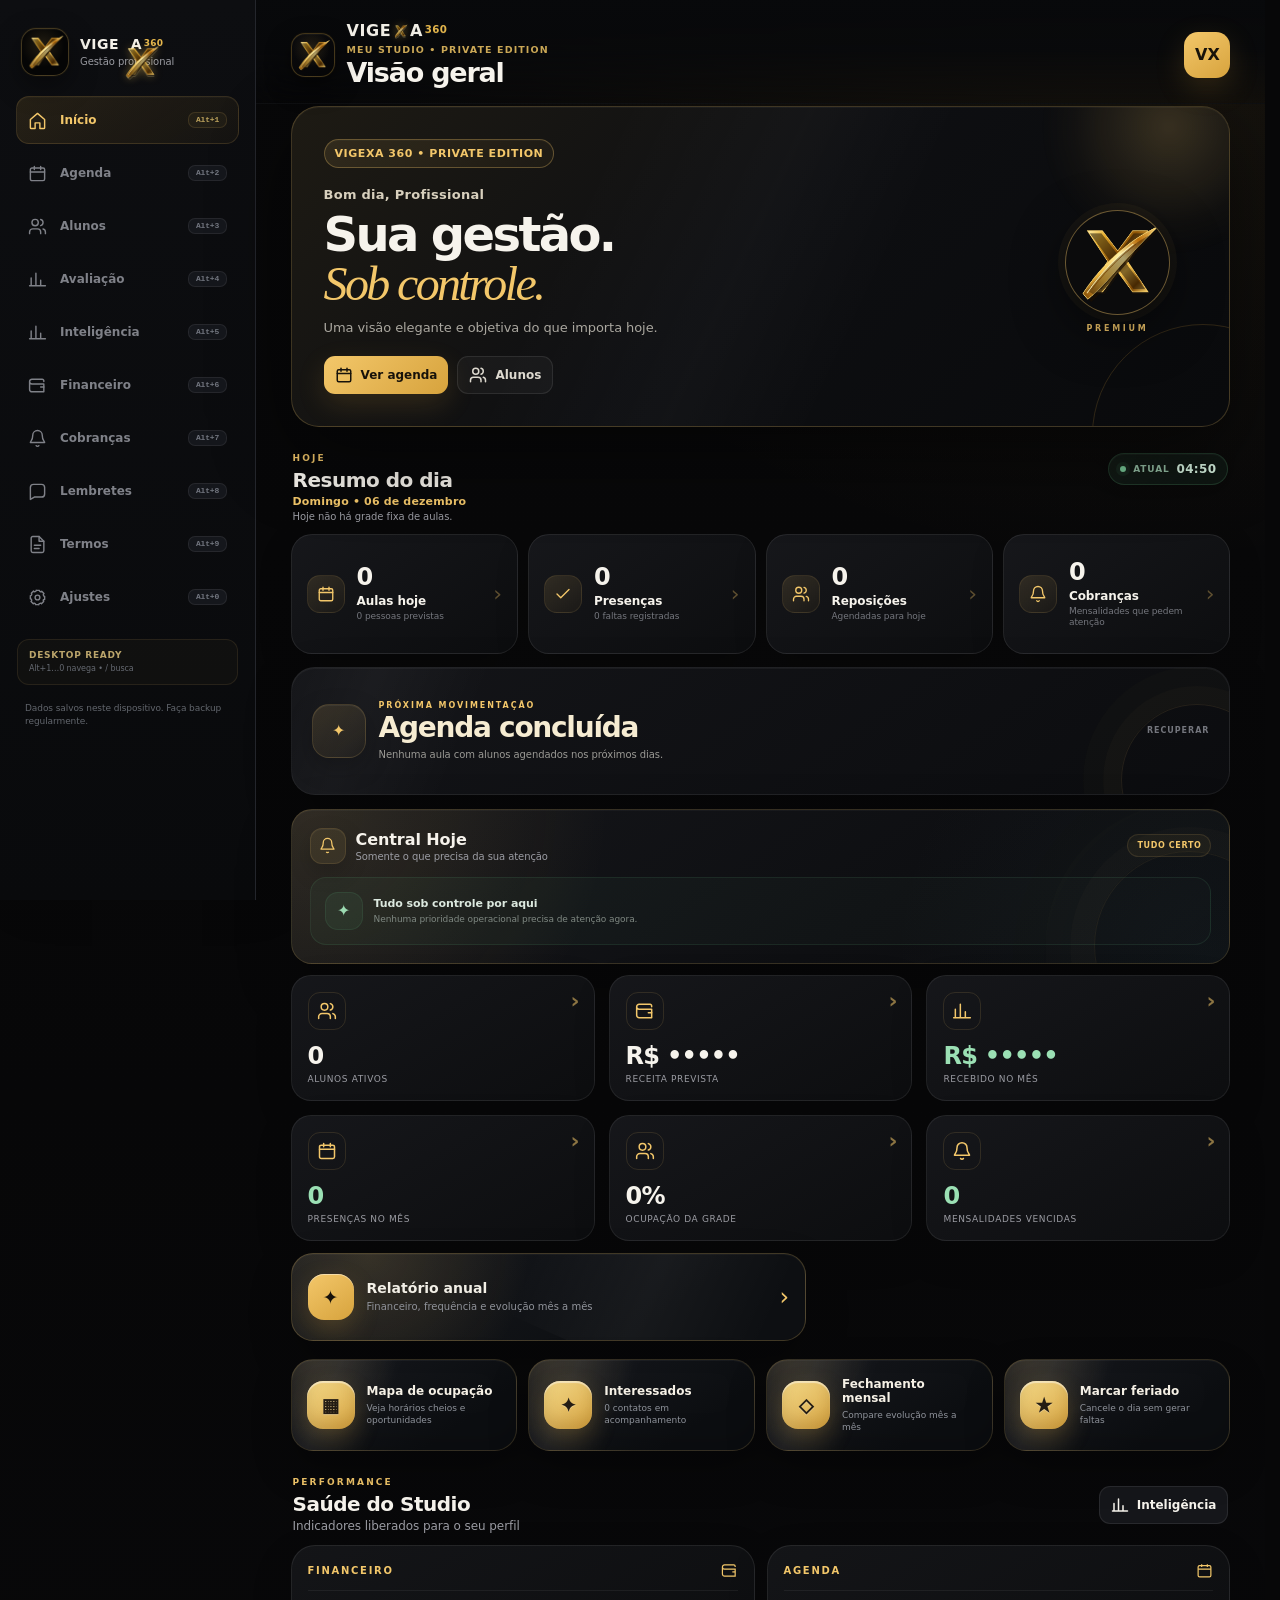
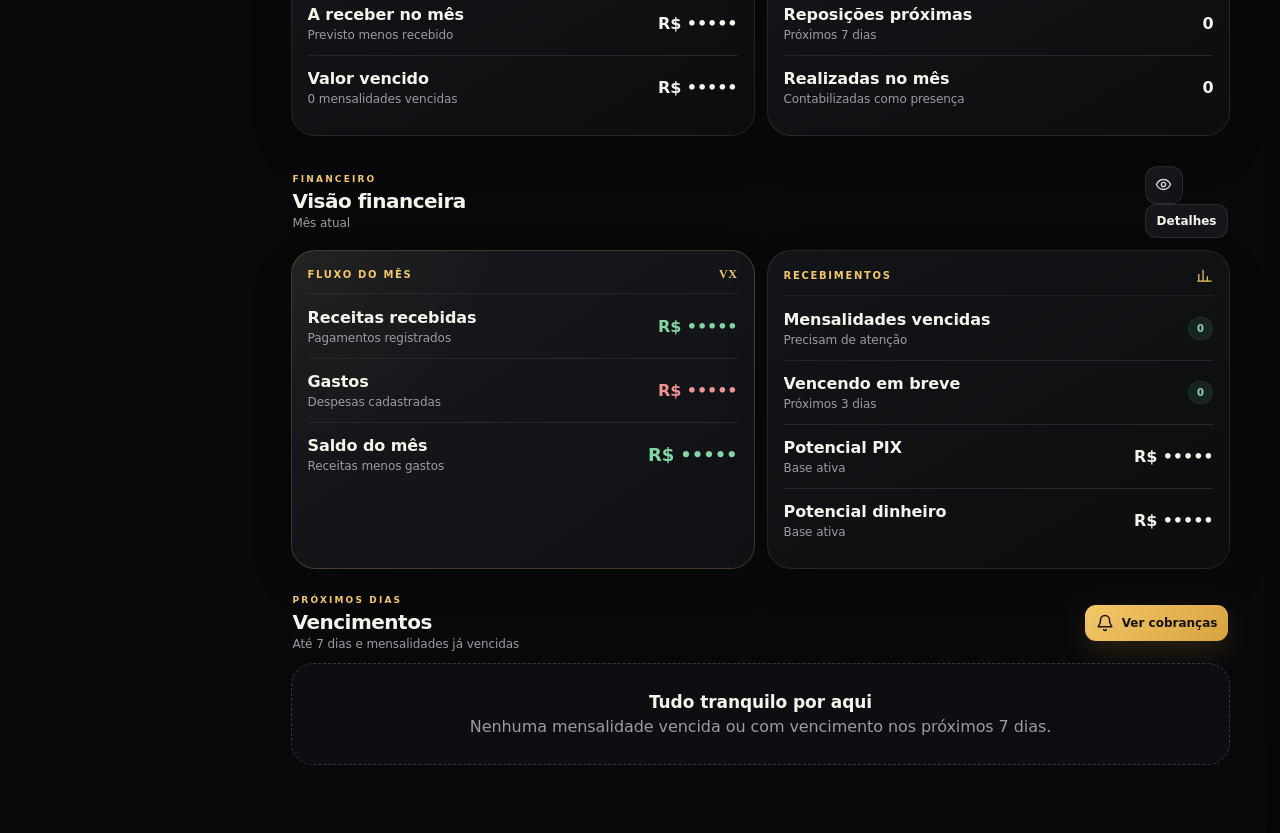
==== commit ccb1c6e4: "V13.3.3 — Identidade Comercial Final Vigexa 360" ====
--- a/index.html
+++ b/index.html
@@ -1,7 +1,7 @@
 <!doctype html>
 <html lang="pt-BR">
 <head>
-  <!-- VIGEXA360 V13.3.2 — Identidade Dinâmica Premium • Header Comercial -->
+  <!-- Vigexa 360 V13.3.3 — Identidade Comercial Final -->
   <meta charset="utf-8" />
   <meta name="viewport" content="width=device-width, initial-scale=1, viewport-fit=cover" />
   <meta name="theme-color" content="#070708" />
@@ -11,12 +11,12 @@
   <meta http-equiv="Content-Security-Policy" content="default-src 'self'; script-src 'self'; style-src 'self' 'unsafe-inline'; connect-src https://auth.superdb.com.br https://api.superdb.com.br; img-src 'self' data: blob:; font-src 'self' data:; object-src 'none'; base-uri 'none'; form-action 'self'; frame-src 'self' blob: data:; worker-src 'self'; manifest-src 'self'; upgrade-insecure-requests" />
   <meta name="apple-mobile-web-app-capable" content="yes" />
   <meta name="apple-mobile-web-app-status-bar-style" content="black-translucent" />
-  <meta name="apple-mobile-web-app-title" content="Vigexa 370" />
+  <meta name="apple-mobile-web-app-title" content="Vigexa 360" />
   <meta name="description" content="Gestão profissional para personal trainers, studios e pequenos centros de treinamento" />
   <link rel="manifest" href="manifest.webmanifest" />
   <link rel="apple-touch-icon" href="assets/vigexa360-apple-touch-v2.png" />
   <link rel="icon" href="assets/vigexa360-icon-v2-192.png" />
-  <link rel="stylesheet" href="styles.css?v=13.3.2" />
+  <link rel="stylesheet" href="styles.css?v=13.3.3" />
   <title>Vigexa 360</title>
 </head>
 <body>
@@ -50,7 +50,7 @@
   <div id="appShell" class="app-shell">
     <aside class="sidebar">
       <div class="brand-mini">
-        <span id="brandMiniLogoFrame" class="brand-mini-logo-frame brand-fitted-media"><img id="brandMiniLogo" src="assets/vigexa-x-dynamic-192.png" alt="VIGEXA360" /></span>
+        <span id="brandMiniLogoFrame" class="brand-mini-logo-frame brand-fitted-media"><img id="brandMiniLogo" src="assets/vigexa-x-dynamic-192.png" alt="Vigexa 360" /></span>
         <div><strong id="appBrandName" class="vigexa-lockup">VIGE<span class="vigexa-wordmark-x-wrap"><img class="vigexa-wordmark-x" src="assets/vigexa-x-dynamic-192.png" alt="" aria-hidden="true"></span>A<span class="vigexa-brand-360">360</span></strong><span>Gestão profissional</span></div>
       </div>
       <nav id="desktopNav" class="desktop-nav"></nav>
@@ -62,7 +62,7 @@
     <main class="main">
       <header class="topbar">
         <div class="topbar-brand-cluster">
-          <span id="topbarProductLogoFrame" class="topbar-product-logo-frame brand-fitted-media"><img id="topbarProductLogo" src="assets/vigexa-x-dynamic-192.png" alt="VIGEXA360" /></span>
+          <span id="topbarProductLogoFrame" class="topbar-product-logo-frame brand-fitted-media"><img id="topbarProductLogo" src="assets/vigexa-x-dynamic-192.png" alt="Vigexa 360" /></span>
           <div class="topbar-identity-copy">
             <strong id="topbarProductName" class="vigexa-lockup vigexa-topbar-lockup">VIGE<span class="vigexa-wordmark-x-wrap"><img class="vigexa-wordmark-x" src="assets/vigexa-x-dynamic-192.png" alt="" aria-hidden="true"></span>A<span class="vigexa-brand-360">360</span></strong>
             <p class="eyebrow topbar-studio-context" id="studioBrandName">Meu Studio • Private Edition</p>
@@ -83,6 +83,6 @@
   <div id="modalRoot"></div>
   <div id="toastRoot" class="toast-root" aria-live="polite"></div>
 
-  <script src="app.js?v=13.3.2"></script>
+  <script src="app.js?v=13.3.3"></script>
 </body>
 </html>
--- a/styles.css
+++ b/styles.css
@@ -1,4 +1,4 @@
-/* MB Gestor Luxury Pro V12.1.1 — Global Branding Theme Hotfix */
+/* Histórico legado V12.1.1 — Global Branding Theme Hotfix */
 :root{
   --bg:#08090b;--panel:#111216;--panel2:#17191f;--panel3:#202229;--text:#f6f3ec;--muted:#9b9ca3;
   --gold:#d7a33d;--gold2:#f3c76a;--line:#2d2f36;--danger:#e96868;--ok:#68c58d;--warn:#e8b75f;
@@ -332,12 +332,12 @@
 .date-month-nav{display:grid;grid-template-columns:auto minmax(0,1fr);align-items:center;gap:8px;margin-top:6px;padding:6px 8px;border:1px solid rgba(255,255,255,.055);border-radius:10px;background:rgba(255,255,255,.018)}
 .date-month-nav>span{color:#858992;font-size:8px;font-weight:900;text-transform:uppercase;letter-spacing:.06em;white-space:nowrap}.date-month-nav input[type=month]{min-height:34px!important;padding:6px 8px!important;border-radius:8px!important;font-size:10px!important;background:#101216!important}
 
-/* MB Gestor Luxury Pro V9.7.3 — Stabilization & Corrective Baseline */
-
-/* MB Gestor Luxury Pro V9.7.5 — Consolidation & Commercial Hardening */
-
-
-/* MB Gestor Luxury Pro V9.7.5 — commercial-grade corrective polish */
+/* Histórico legado V9.7.3 — Stabilization & Corrective Baseline */
+
+/* Histórico legado V9.7.5 — Consolidation & Commercial Hardening */
+
+
+/* Histórico legado V9.7.5 — commercial-grade corrective polish */
 .metric.actionable{cursor:pointer;position:relative;transition:transform .18s ease,border-color .18s ease,box-shadow .18s ease}
 .metric.actionable::after{content:'›';position:absolute;right:14px;top:12px;color:rgba(var(--brand-accent-rgb),.55);font-size:22px;font-weight:700}
 .metric.actionable:active{transform:scale(.985)}
@@ -356,7 +356,7 @@
 .audit-row.audit-money .audit-dot{background:#79c997;box-shadow:0 0 0 5px rgba(121,201,151,.07)}
 
 
-/* MB Gestor Luxury Pro V9.7.6 — Audit Closure & Final Corrective */
+/* Histórico legado V9.7.6 — Audit Closure & Final Corrective */
 .makeup-confirmation-notice{display:grid;gap:4px}
 .makeup-confirmation-notice>strong,.makeup-confirmation-notice>span{display:block}
 .manual-booking-note{color:var(--gold2);font-weight:800}
@@ -366,7 +366,7 @@
 .photo-preview .photo-placeholder svg{width:22px;height:22px;fill:none;stroke:currentColor;stroke-width:1.8}
 
 
-/* MB Gestor Luxury Pro V9.7.7 — Weekend Agenda & Capacity Guard Hotfix */
+/* Histórico legado V9.7.7 — Weekend Agenda & Capacity Guard Hotfix */
 .schedule-day-tabs{grid-template-columns:repeat(7,minmax(0,1fr));gap:5px}
 .schedule-day-tab{padding-left:2px;padding-right:2px}
 .schedule-day-tab.weekend-tab:not(.active){border-color:rgba(105,164,231,.11);background:linear-gradient(160deg,rgba(75,125,194,.055),#101115)}
@@ -388,7 +388,7 @@
 .makeup-capacity-alert strong{color:#f4d792;font-size:13px}.makeup-capacity-alert span{font-size:12px;color:#c9bea5}.makeup-capacity-alert b{color:#f4d792}
 
 
-/* MB Gestor Luxury Pro V9.8.1 — Avaliação Física + Evolução */
+/* Histórico legado V9.8.1 — Avaliação Física + Evolução */
 .assessment-hero{position:relative;overflow:hidden;display:flex;justify-content:space-between;align-items:center;gap:18px;padding:22px;border:1px solid rgba(var(--brand-accent-rgb),.18);border-radius:26px;background:radial-gradient(circle at 90% 10%,rgba(var(--brand-primary-rgb),.16),transparent 34%),linear-gradient(145deg,#18191d,#0e0f12 72%);box-shadow:var(--shadow)}
 .assessment-hero h2{margin:5px 0 7px;font-size:27px;letter-spacing:-.03em}.assessment-hero p{margin:0;color:#a7a9b0;font-size:12px;line-height:1.55;max-width:620px}.assessment-hero-icon,.assessment-emblem{flex:0 0 auto;display:grid;place-items:center;color:#e6c66f;background:linear-gradient(145deg,rgba(var(--brand-accent-rgb),.13),rgba(var(--brand-accent-rgb),.035));border:1px solid rgba(var(--brand-accent-rgb),.22);box-shadow:inset 0 1px rgba(255,255,255,.03),0 12px 28px rgba(0,0,0,.22)}
 .assessment-hero-icon{width:72px;height:72px;border-radius:22px}.assessment-hero-icon svg{width:30px;height:30px;fill:none;stroke:currentColor;stroke-width:1.6}.assessment-top-metrics{margin-bottom:14px}.assessment-guidance{display:grid;gap:4px;margin:14px 0;padding:13px 14px;border-radius:16px;border:1px solid rgba(104,197,141,.13);background:rgba(104,197,141,.035)}.assessment-guidance strong{font-size:12px;color:#cfd6d1}.assessment-guidance span{font-size:11px;color:#858b88;line-height:1.5}.assessment-tabs{margin-top:0;display:grid;grid-template-columns:repeat(4,minmax(0,1fr));gap:8px;overflow:visible;padding-bottom:0}.assessment-tabs .tab{display:flex;align-items:center;justify-content:center;min-height:46px;padding:10px 9px;text-align:center;white-space:normal;line-height:1.15}.assessment-student-list{gap:10px}.assessment-student-card{display:flex;align-items:center;justify-content:space-between;gap:14px}.assessment-student-main{display:flex;align-items:center;gap:12px;min-width:0}.assessment-student-main>div:last-child{min-width:0}.assessment-student-main strong{display:block;font-size:15px;white-space:nowrap;overflow:hidden;text-overflow:ellipsis}.assessment-student-main>div>span{display:block;color:#888b92;font-size:11px;margin-top:4px}.assessment-student-actions{display:flex;gap:7px;flex:0 0 auto}.assessment-inline-status{display:flex!important;flex-wrap:wrap;gap:6px 10px;margin-top:8px!important}.assessment-inline-status>span{display:inline-flex!important;align-items:center;gap:5px;margin:0!important;font-size:10px!important;color:#a4a7ad!important}.assessment-inline-status b{color:#e0e1e3}.assessment-inline-status .status{font-size:8px;padding:3px 6px}
@@ -398,7 +398,7 @@
 @media(max-width:620px){.assessment-hero{padding:18px}.assessment-hero h2{font-size:23px}.assessment-hero-icon{width:58px;height:58px;border-radius:18px}.assessment-student-card{align-items:flex-start;display:grid}.assessment-student-actions{width:100%}.assessment-student-actions .btn{flex:1}.assessment-history-head,.assessment-detail-head{align-items:stretch;display:grid}.assessment-history-head .btn,.assessment-detail-head .btn{width:100%}.assessment-bilateral-table>div{grid-template-columns:minmax(0,1.3fr) repeat(2,minmax(58px,.7fr))}.profile-assessment-actions{display:grid}.assessment-pair-title{align-items:flex-end}}
 @media(min-width:720px){.assessment-profile-metrics{grid-template-columns:repeat(4,minmax(0,1fr))}.assessment-detail-grid{grid-template-columns:repeat(5,minmax(0,1fr))}}
 
-/* MB Gestor Luxury Pro V9.8.1 — Avaliação Física + Evolução */
+/* Histórico legado V9.8.1 — Avaliação Física + Evolução */
 .assessment-context-chips{display:flex;flex-wrap:wrap;gap:7px;margin:0 0 11px}.assessment-context-chips span{display:inline-flex;align-items:center;gap:6px;max-width:100%;padding:6px 9px;border:1px solid rgba(var(--brand-accent-rgb),.13);border-radius:999px;background:rgba(var(--brand-accent-rgb),.045);color:#b9b2a0;font-size:9px;line-height:1.2}.assessment-context-chips b{color:var(--gold2);font-size:8px;letter-spacing:.06em;text-transform:uppercase}.assessment-student-main .assessment-context-chips{margin:8px 0 0}.assessment-student-main .assessment-context-chips span{font-size:8px;padding:5px 7px}.assessment-student-main .assessment-context-chips b{font-size:7px}.assessment-history-top-actions{display:flex;flex-wrap:wrap;justify-content:flex-end;gap:7px}.assessment-history-card .assessment-context-chips{margin:0 0 10px}
 .assessment-evolution-head{display:flex;align-items:flex-start;justify-content:space-between;gap:14px;margin-bottom:12px}.assessment-evolution-head strong{display:block;margin-top:4px;font-size:16px}.assessment-evolution-head p{margin:4px 0 0;color:#81848c;font-size:10px;line-height:1.45}.assessment-evolution-note{display:grid;gap:4px;margin:12px 0;padding:12px 13px;border:1px solid rgba(var(--brand-accent-rgb),.14);border-radius:14px;background:linear-gradient(145deg,rgba(var(--brand-accent-rgb),.055),rgba(255,255,255,.012))}.assessment-evolution-note strong{font-size:11px;color:var(--gold2)}.assessment-evolution-note span{color:#96928a;font-size:9px;line-height:1.5}
 .assessment-trend-grid{display:grid;grid-template-columns:repeat(2,minmax(0,1fr));gap:8px;margin:10px 0 16px}.assessment-trend-card{min-width:0;padding:12px;border:1px solid rgba(255,255,255,.065);border-radius:15px;background:linear-gradient(145deg,#15171b,#0e1013);box-shadow:inset 0 1px rgba(255,255,255,.02)}.assessment-trend-card>span,.assessment-trend-card>strong,.assessment-trend-card>small{display:block}.assessment-trend-card>span{color:#777b83;font-size:8px;font-weight:900;letter-spacing:.07em;text-transform:uppercase}.assessment-trend-card>strong{margin-top:5px;font-size:18px;letter-spacing:-.02em}.assessment-trend-card>small{margin-top:5px;color:#ada99f;font-size:9px;line-height:1.3}.assessment-trend-card>small.up,.assessment-trend-card>small.down{color:var(--gold2)}.assessment-trend-card>small.flat{color:#8d9198}.assessment-trend-card>small i{color:#6f7279;font-style:normal}
@@ -417,7 +417,7 @@
 .modal-confirm-actions{display:grid;grid-template-columns:1fr 1.25fr;gap:9px;margin-top:18px}.modal-confirm-actions .btn{min-height:46px}
 @media(max-width:430px){.modal-confirm-layer{padding:14px}.modal-confirm-card{padding:17px}.modal-confirm-actions{grid-template-columns:1fr}}
 
-/* MB Gestor Luxury Pro V9.9.4 — Etapa 3A • Persistência & Proteções */
+/* Histórico legado V9.9.4 — Etapa 3A • Persistência & Proteções */
 .assessment-guide-entry{width:100%;display:grid;grid-template-columns:auto 1fr auto;align-items:center;gap:12px;margin:0 0 16px;padding:13px 14px;border:1px solid rgba(var(--brand-accent-rgb),.18);border-radius:17px;background:radial-gradient(circle at 8% 10%,rgba(var(--brand-primary-rgb),.12),transparent 31%),linear-gradient(145deg,#17191d,#101115);color:#f1f1f2;text-align:left;box-shadow:0 12px 28px rgba(0,0,0,.16),inset 0 1px rgba(255,255,255,.025);cursor:pointer;transition:.18s ease}
 .assessment-guide-entry:hover,.assessment-guide-entry:focus-visible{border-color:rgba(var(--brand-accent-rgb),.34);transform:translateY(-1px)}
 .assessment-guide-entry>span:nth-child(2){min-width:0}.assessment-guide-entry b,.assessment-guide-entry small{display:block}.assessment-guide-entry b{font-size:12px;letter-spacing:.01em}.assessment-guide-entry small{margin-top:3px;color:#888c93;font-size:10px;line-height:1.4}.assessment-guide-entry-icon{width:42px;height:42px;display:grid;place-items:center;border-radius:13px;color:var(--gold2);background:rgba(var(--brand-accent-rgb),.08);border:1px solid rgba(var(--brand-accent-rgb),.15)}.assessment-guide-entry-icon svg{width:21px;height:21px;fill:none;stroke:currentColor;stroke-width:1.55;stroke-linecap:round;stroke-linejoin:round}.assessment-guide-entry>i{width:30px;height:30px;display:grid;place-items:center;border-radius:10px;color:#8f8a7e;background:rgba(255,255,255,.025)}.assessment-guide-entry>i svg{width:15px;height:15px;fill:none;stroke:currentColor;stroke-width:1.7}
@@ -1931,7 +1931,7 @@
 }
 
 
-/* MB Gestor Luxury Pro V12.12.0 — Backup Comercial Protegido • Etapa 1 */
+/* Histórico legado V12.12.0 — Backup Comercial Protegido • Etapa 1 */
 .backup-commercial-card{overflow:hidden}
 .backup-commercial-status{display:grid;grid-template-columns:44px minmax(0,1fr) auto;gap:12px;align-items:center;margin:-1px -1px 0;padding:15px;border-bottom:1px solid rgba(255,255,255,.07);background:linear-gradient(145deg,#15171c,#0e0f12)}
 .backup-commercial-shield{width:42px;height:42px;border-radius:14px;display:grid;place-items:center;font-size:20px;font-weight:950;background:#202229;color:#c9cbd0}
@@ -1952,7 +1952,7 @@
 .backup-restore-summary .ok strong{color:#8dd9aa}.backup-restore-summary .warn strong{color:#efc878}.notice.warn{border-left-color:#efc878;background:rgba(233,184,95,.07);color:#e8d5ad}.backup-incompatible-hero{display:flex;gap:12px;align-items:center;padding:14px;border:1px solid rgba(233,104,104,.24);border-radius:16px;background:rgba(233,104,104,.05);margin-bottom:12px}.backup-incompatible-hero>span{width:40px;height:40px;border-radius:13px;display:grid;place-items:center;background:rgba(233,104,104,.10);color:#f09292;font-size:20px;font-weight:950}.backup-incompatible-hero strong,.backup-incompatible-hero small{display:block}.backup-incompatible-hero small{margin-top:3px;color:#9c8588;font-size:9px}
 @media(max-width:560px){.backup-commercial-status{grid-template-columns:42px minmax(0,1fr)}.backup-workspace-chip{grid-column:2;justify-self:start}.backup-center-actions{grid-template-columns:1fr}.backup-safety-card{align-items:stretch;flex-direction:column}.backup-safety-card .btn{width:100%}}
 
-/* MB Gestor Luxury Pro V12.13.0 — Multiusuário e Permissões • Etapa 1 */
+/* Histórico legado V12.13.0 — Multiusuário e Permissões • Etapa 1 */
 .team-access-settings-card{overflow:hidden}
 .team-access-settings-head{display:grid;grid-template-columns:58px minmax(0,1fr) auto;gap:16px;align-items:center;padding:18px 0 20px}
 .team-access-settings-head>span{width:58px;height:58px;border-radius:18px;display:grid;place-items:center;color:var(--gold2);background:linear-gradient(145deg,rgba(var(--brand-primary-rgb),.18),rgba(255,255,255,.025));border:1px solid rgba(var(--brand-accent-rgb),.18)}
@@ -2028,7 +2028,7 @@
 }
 
 
-/* MB Gestor Luxury Pro V12.13.1 — Permissões • Seletor Premium de Função */
+/* Histórico legado V12.13.1 — Permissões • Seletor Premium de Função */
 .access-role-field{display:grid;gap:9px}
 .access-role-field-head{display:flex;align-items:center;justify-content:space-between;gap:12px}
 .access-role-field-head>label{margin:0}
@@ -2048,7 +2048,7 @@
 .access-role-choice.role-finance.selected strong{color:#f1d27f}
 @media(max-width:380px){.access-role-picker{grid-template-columns:1fr}.access-role-choice{min-height:78px}}
 
-/* MB Gestor Luxury Pro V12.14.1 — Hotfix • Rotação de Credenciais e Feedback de Acesso */
+/* Histórico legado V12.14.1 — Hotfix • Rotação de Credenciais e Feedback de Acesso */
 body.access-session-locked{overflow:hidden;background:#070708}
 body.access-session-locked #appShell{visibility:hidden;pointer-events:none;user-select:none}
 .team-access-hero.session-on{border-color:rgba(98,205,144,.28);background:linear-gradient(145deg,rgba(57,139,97,.12),rgba(15,17,19,.96))}
@@ -2079,7 +2079,7 @@
 .access-gate-foot{text-align:center;margin-top:14px;color:#696e77;font-size:.68rem;line-height:1.35}
 @media(max-width:620px){.access-session-status{align-items:stretch;flex-direction:column}.access-session-status>.btn,.access-session-status-actions,.access-session-status-actions .btn{width:100%}.access-session-status-actions{display:grid;grid-template-columns:1fr}.access-gate-layer{place-items:center;padding-left:14px;padding-right:14px}.access-gate-card{padding:17px;border-radius:24px}.access-gate-brand{grid-template-columns:58px minmax(0,1fr)}.access-gate-logo{width:58px;height:58px;border-radius:18px}.access-gate-brand strong{font-size:1.22rem}}
 
-/* MB Gestor Luxury Pro V12.14.2 — Hotfix • Código de Recuperação Visível */
+/* Histórico legado V12.14.2 — Hotfix • Código de Recuperação Visível */
 
 /* ================================================================
    V12.16.2 — Portal do Aluno • Deny by Default Completo
@@ -2181,7 +2181,7 @@
 .student-portal-or{display:flex;align-items:center;gap:10px;margin:2px 0}.student-portal-or:before,.student-portal-or:after{content:"";height:1px;background:rgba(255,255,255,.07);flex:1}.student-portal-or span{font-size:.76rem;color:var(--muted);text-transform:uppercase;letter-spacing:.08em}
 @media(max-width:620px){.student-portal-safety-card>summary,.student-portal-simple-details>summary{padding:13px 14px}.student-portal-safety-body,.student-portal-simple-details-body{padding:0 14px 14px}.student-portal-device-trust{grid-template-columns:36px minmax(0,1fr)}.student-portal-device-trust>span{width:36px;height:36px}}
 
-/* MB Gestor Luxury Pro V12.18.6 — Comercial Clean UX • blocos recolhíveis e linguagem simplificada */
+/* Histórico legado V12.18.6 — Comercial Clean UX • blocos recolhíveis e linguagem simplificada */
 .settings-simple-details{margin-top:12px;border-top:1px solid rgba(255,255,255,.06)}
 .settings-simple-details>summary{list-style:none;cursor:pointer;display:flex;align-items:center;justify-content:space-between;gap:12px;padding:14px 2px 4px;color:#d7d8dc;font-size:12px;font-weight:850;user-select:none}
 .settings-simple-details>summary::-webkit-details-marker{display:none}
@@ -2289,7 +2289,7 @@
 @media(max-width:620px){.legal-form-grid,.legal-version-grid{grid-template-columns:1fr}.legal-editor-form textarea{min-height:250px}.legal-inline-actions .btn{flex:1 1 auto}}
 
 
-/* V13.3.0 — VIGEXA360 • identidade premium segura */
+/* V13.3.0 — Vigexa 360 • identidade premium segura */
 .topbar-brand-cluster{display:flex;align-items:center;gap:11px;min-width:0}
 .topbar-product-logo-frame{width:42px;height:42px;flex:0 0 42px;border-radius:13px;border:1px solid rgba(var(--brand-accent-rgb),.22);background:#050505;box-shadow:0 8px 22px rgba(0,0,0,.30),inset 0 1px 0 rgba(255,255,255,.03)}
 .topbar-product-logo-frame>img{object-fit:contain!important}
@@ -2304,7 +2304,7 @@
 @media(min-width:1050px){.brand-mini .vigexa-lockup{font-size:14px!important}.brand-mini-logo-frame{width:48px;height:48px;flex-basis:48px;border-radius:15px}}
 
 
-/* V13.3.2 • VIGEXA360 Identidade Dinâmica Premium */
+/* V13.3.3 • Vigexa 360 • Identidade Comercial Final */
 .vigexa-lockup{display:inline-flex!important;align-items:center;white-space:nowrap;line-height:1;font-weight:900!important;letter-spacing:.035em!important;color:#f5f2ea!important;text-shadow:0 1px 0 rgba(255,255,255,.06)}
 .vigexa-wordmark-x-wrap{display:inline-grid;place-items:center;width:1.12em;height:1.12em;margin:0 .025em;vertical-align:-.12em;flex:0 0 auto}
 .vigexa-wordmark-x{width:100%;height:100%;display:block;object-fit:contain;filter:drop-shadow(0 0 5px rgba(227,174,55,.34)) drop-shadow(0 1px 0 rgba(255,236,170,.32))}
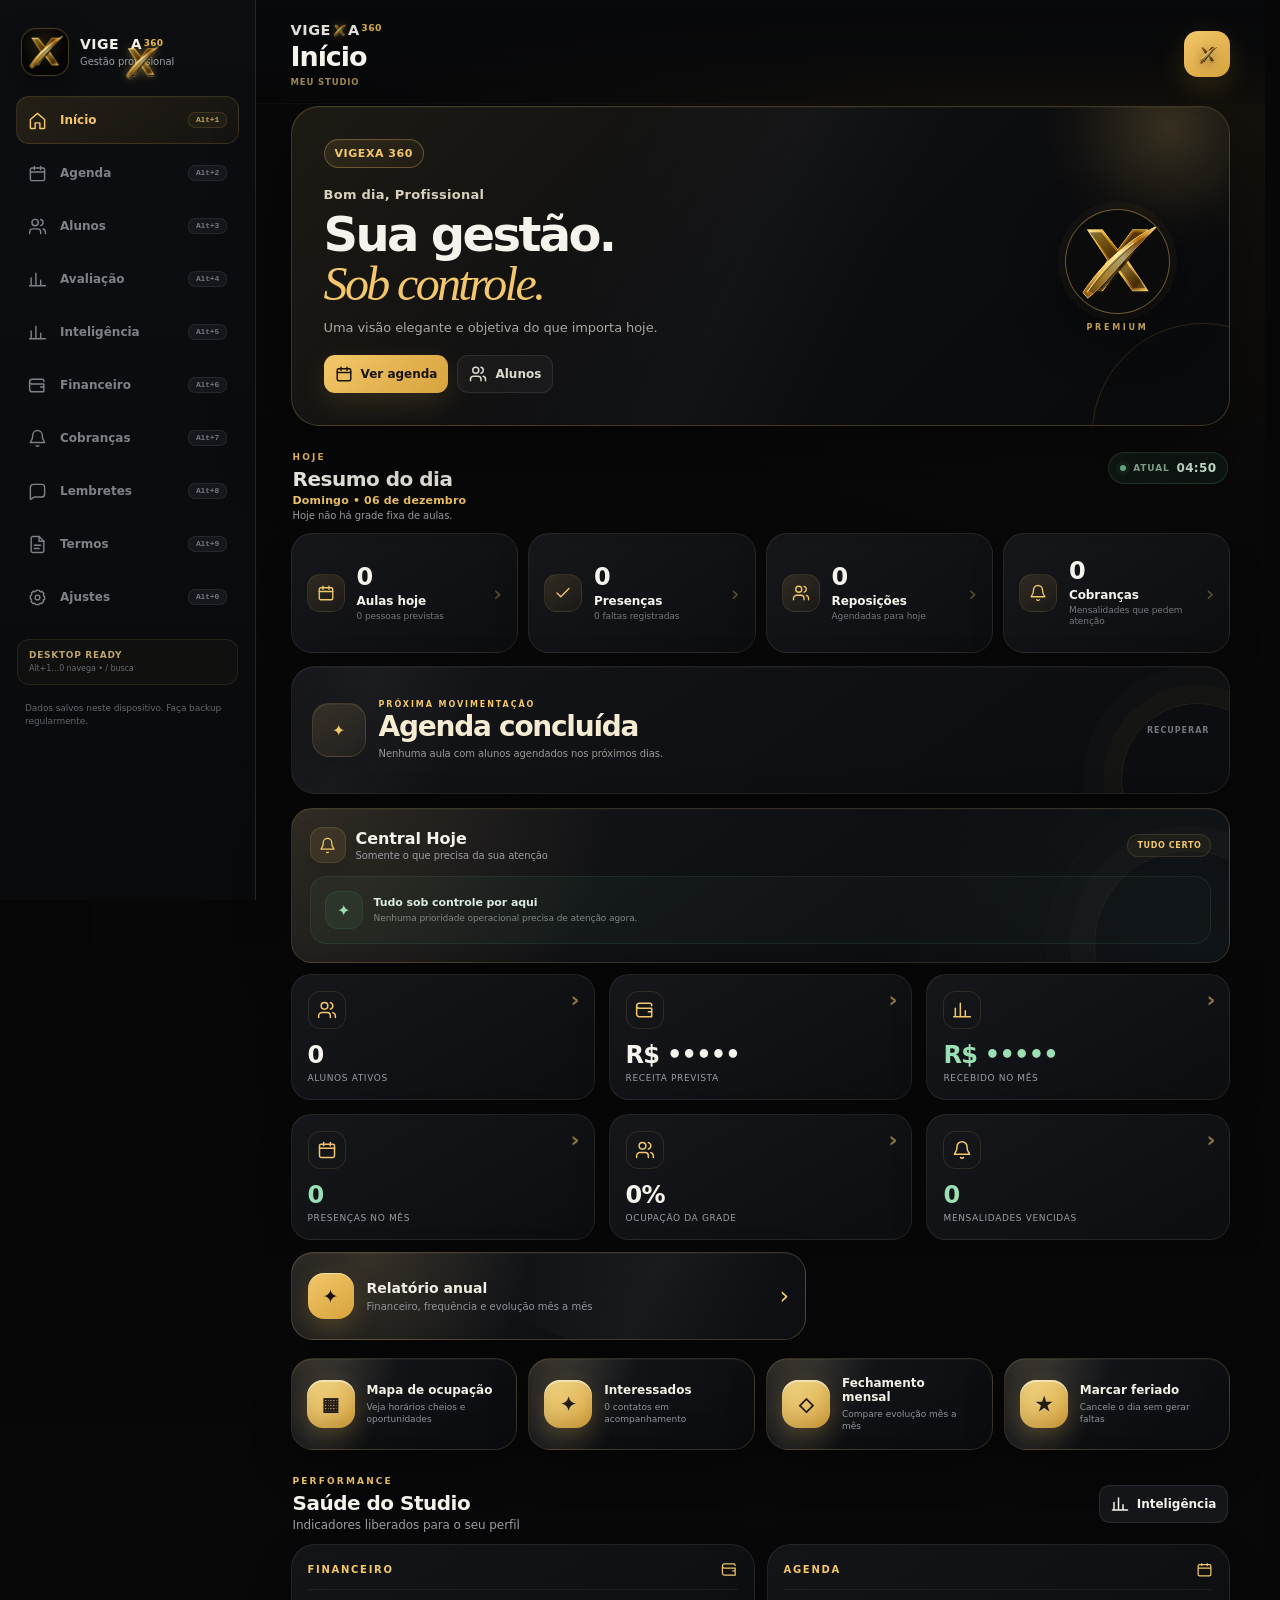
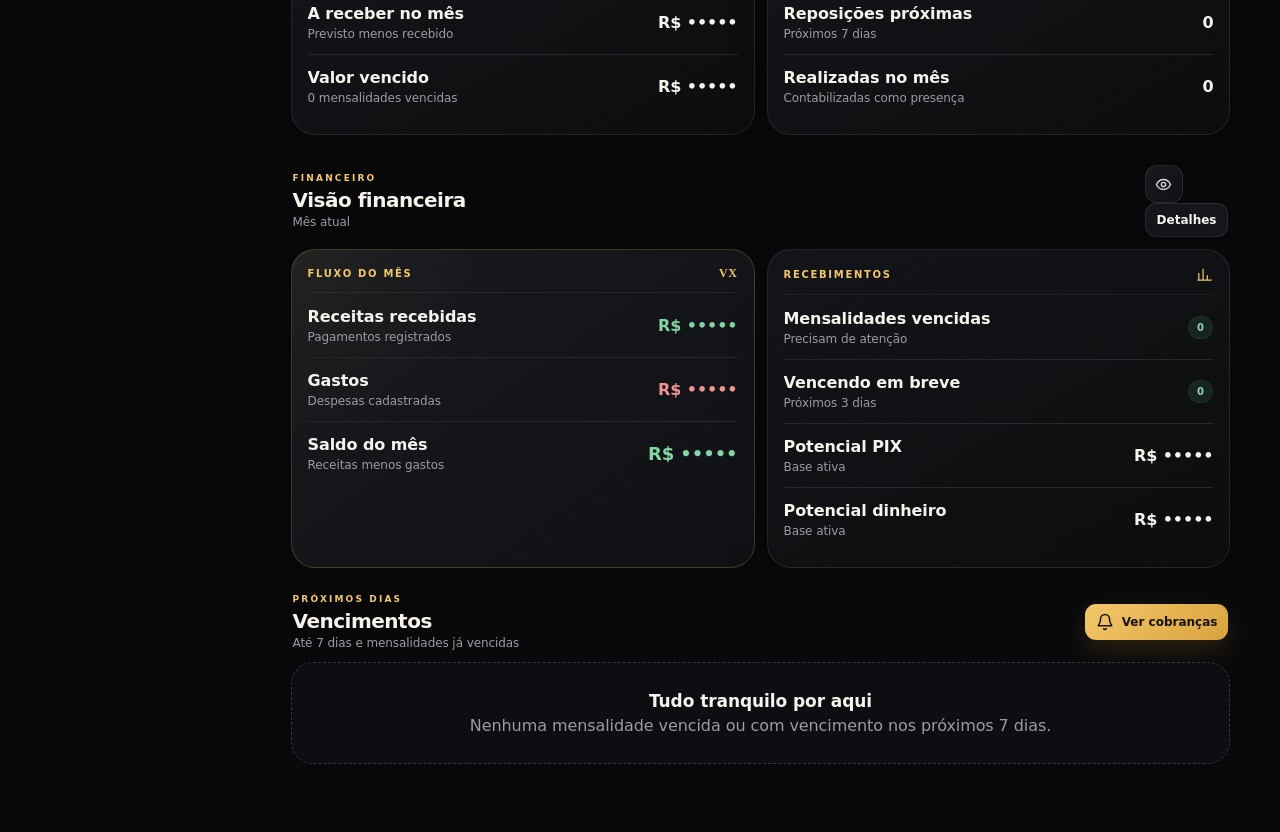
==== commit 91aad5b8: "Vigexa360_V13.3.5_Cabecalho" ====
--- a/index.html
+++ b/index.html
@@ -1,7 +1,7 @@
 <!doctype html>
 <html lang="pt-BR">
 <head>
-  <!-- Vigexa 360 V13.3.3 — Identidade Comercial Final -->
+  <!-- Vigexa 360 V13.3.5 — Cabeçalho Clean • White Label Flexível -->
   <meta charset="utf-8" />
   <meta name="viewport" content="width=device-width, initial-scale=1, viewport-fit=cover" />
   <meta name="theme-color" content="#070708" />
@@ -13,10 +13,10 @@
   <meta name="apple-mobile-web-app-status-bar-style" content="black-translucent" />
   <meta name="apple-mobile-web-app-title" content="Vigexa 360" />
   <meta name="description" content="Gestão profissional para personal trainers, studios e pequenos centros de treinamento" />
-  <link rel="manifest" href="manifest.webmanifest" />
-  <link rel="apple-touch-icon" href="assets/vigexa360-apple-touch-v2.png" />
-  <link rel="icon" href="assets/vigexa360-icon-v2-192.png" />
-  <link rel="stylesheet" href="styles.css?v=13.3.3" />
+  <link rel="manifest" href="manifest.webmanifest?v=13.3.5" />
+  <link rel="apple-touch-icon" href="assets/vigexa360-apple-touch-v3.png" />
+  <link rel="icon" href="assets/vigexa360-icon-v3-192.png" />
+  <link rel="stylesheet" href="styles.css?v=13.3.5" />
   <title>Vigexa 360</title>
 </head>
 <body>
@@ -62,16 +62,15 @@
     <main class="main">
       <header class="topbar">
         <div class="topbar-brand-cluster">
-          <span id="topbarProductLogoFrame" class="topbar-product-logo-frame brand-fitted-media"><img id="topbarProductLogo" src="assets/vigexa-x-dynamic-192.png" alt="Vigexa 360" /></span>
           <div class="topbar-identity-copy">
             <strong id="topbarProductName" class="vigexa-lockup vigexa-topbar-lockup">VIGE<span class="vigexa-wordmark-x-wrap"><img class="vigexa-wordmark-x" src="assets/vigexa-x-dynamic-192.png" alt="" aria-hidden="true"></span>A<span class="vigexa-brand-360">360</span></strong>
-            <p class="eyebrow topbar-studio-context" id="studioBrandName">Meu Studio • Private Edition</p>
-            <h1 id="pageTitle">Visão geral</h1>
+            <h1 id="pageTitle">Início</h1>
+            <p class="eyebrow topbar-studio-context" id="studioBrandName">Meu Studio</p>
           </div>
         </div>
         <div class="top-actions">
           <button id="installBtnTop" class="icon-btn hidden" type="button" aria-label="Instalar aplicativo"><svg><use href="#i-download"/></svg></button>
-          <button class="avatar-btn" id="brandAvatar" type="button" data-nav="settings">VX</button>
+          <button class="avatar-btn" id="brandAvatar" type="button" data-nav="settings" aria-label="Vigexa 360 • acesso e ajustes"><img class="vigexa-product-mark vigexa-product-mark-avatar" src="assets/vigexa-x-dynamic-192.png" alt="" aria-hidden="true" /></button>
         </div>
       </header>
       <section id="view" class="view" aria-live="polite"></section>
@@ -83,6 +82,6 @@
   <div id="modalRoot"></div>
   <div id="toastRoot" class="toast-root" aria-live="polite"></div>
 
-  <script src="app.js?v=13.3.3"></script>
+  <script src="app.js?v=13.3.5"></script>
 </body>
 </html>
--- a/styles.css
+++ b/styles.css
@@ -2304,7 +2304,7 @@
 @media(min-width:1050px){.brand-mini .vigexa-lockup{font-size:14px!important}.brand-mini-logo-frame{width:48px;height:48px;flex-basis:48px;border-radius:15px}}
 
 
-/* V13.3.3 • Vigexa 360 • Identidade Comercial Final */
+/* V13.3.4 • Vigexa 360 • X dinâmico nos avatares de produto */
 .vigexa-lockup{display:inline-flex!important;align-items:center;white-space:nowrap;line-height:1;font-weight:900!important;letter-spacing:.035em!important;color:#f5f2ea!important;text-shadow:0 1px 0 rgba(255,255,255,.06)}
 .vigexa-wordmark-x-wrap{display:inline-grid;place-items:center;width:1.12em;height:1.12em;margin:0 .025em;vertical-align:-.12em;flex:0 0 auto}
 .vigexa-wordmark-x{width:100%;height:100%;display:block;object-fit:contain;filter:drop-shadow(0 0 5px rgba(227,174,55,.34)) drop-shadow(0 1px 0 rgba(255,236,170,.32))}
@@ -2320,3 +2320,36 @@
 .topbar h1{font-size:27px!important;letter-spacing:-.045em!important}
 @media(max-width:390px){.vigexa-topbar-lockup{font-size:13.5px!important}.topbar-studio-context{font-size:8.6px!important;max-width:54vw}.topbar-product-logo-frame{width:40px!important;height:40px!important;flex-basis:40px!important;padding:4px!important}.topbar h1{font-size:23px!important}}
 @media(min-width:1050px){.topbar-product-logo-frame{display:flex!important}.topbar-brand-cluster{gap:12px!important}.vigexa-topbar-lockup{font-size:16px!important}.topbar-studio-context{max-width:560px}}
+
+
+/* V13.3.4 • Product Mark Avatar — usa o X Vigexa no lugar das iniciais do produto. */
+.avatar-btn .vigexa-product-mark-avatar{width:72%;height:72%;display:block;object-fit:contain;filter:drop-shadow(0 3px 6px rgba(0,0,0,.30))}
+.brand-settings-preview .brand-product-mark-tile,.brand-editor-preview .brand-product-mark-tile{overflow:hidden;padding:0}
+.brand-product-mark-tile .vigexa-product-mark-preview{width:74%;height:74%;display:block;object-fit:contain;filter:drop-shadow(0 3px 6px rgba(0,0,0,.28))}
+
+
+/* V13.3.5 • Cabeçalho Clean — uma única marca de produto no avatar de acesso. */
+.topbar-brand-cluster{gap:0!important;min-width:0}
+.topbar-identity-copy{gap:0;min-width:0}
+.vigexa-topbar-lockup{margin:0 0 5px!important;font-size:14px!important;opacity:.92}
+.topbar h1{margin:0!important;font-size:25px!important;line-height:1.05;letter-spacing:-.04em!important}
+.topbar-studio-context{order:3;margin:5px 0 0!important;font-size:8.5px!important;line-height:1.2;letter-spacing:.10em!important;color:rgba(218,186,112,.72)!important;max-width:min(68vw,520px)}
+.topbar-studio-context[hidden]{display:none!important}
+@media(max-width:390px){.vigexa-topbar-lockup{font-size:12.5px!important;margin-bottom:4px!important}.topbar h1{font-size:22px!important}.topbar-studio-context{font-size:7.9px!important;max-width:60vw;margin-top:4px!important}}
+@media(min-width:1050px){.topbar-brand-cluster{gap:0!important}.vigexa-topbar-lockup{font-size:14.5px!important}.topbar h1{font-size:27px!important}.topbar-studio-context{max-width:560px}}
+
+/* White Label • assinatura do cliente opcional, sem "Private Edition" forçado. */
+.brand-header-editor{display:grid;gap:12px}
+.brand-header-editor-head{display:flex;align-items:center;justify-content:space-between;gap:16px}
+.brand-header-editor-head>div{display:grid;gap:4px;min-width:0}
+.brand-header-editor-head strong{font-size:13px;letter-spacing:-.01em}
+.brand-header-editor-head small,.brand-header-signature-field>small{color:var(--muted);font-size:9px;line-height:1.45}
+.brand-header-switch{position:relative;display:block;flex:0 0 auto;width:46px;height:26px;cursor:pointer}
+.brand-header-switch input{position:absolute;opacity:0;pointer-events:none}
+.brand-header-switch span{position:absolute;inset:0;border-radius:999px;border:1px solid rgba(255,255,255,.12);background:#181a1f;transition:.18s ease}
+.brand-header-switch span:after{content:'';position:absolute;top:3px;left:3px;width:18px;height:18px;border-radius:50%;background:#8b8f96;box-shadow:0 2px 7px rgba(0,0,0,.34);transition:.18s ease}
+.brand-header-switch input:checked+span{border-color:rgba(var(--brand-accent-rgb),.34);background:rgba(var(--brand-primary-rgb),.14)}
+.brand-header-switch input:checked+span:after{transform:translateX(20px);background:var(--gold2)}
+.brand-header-signature-field{margin:0!important;transition:opacity .16s ease}
+.brand-header-signature-field.is-disabled{opacity:.46}
+.brand-header-signature-field input:disabled{cursor:not-allowed}
